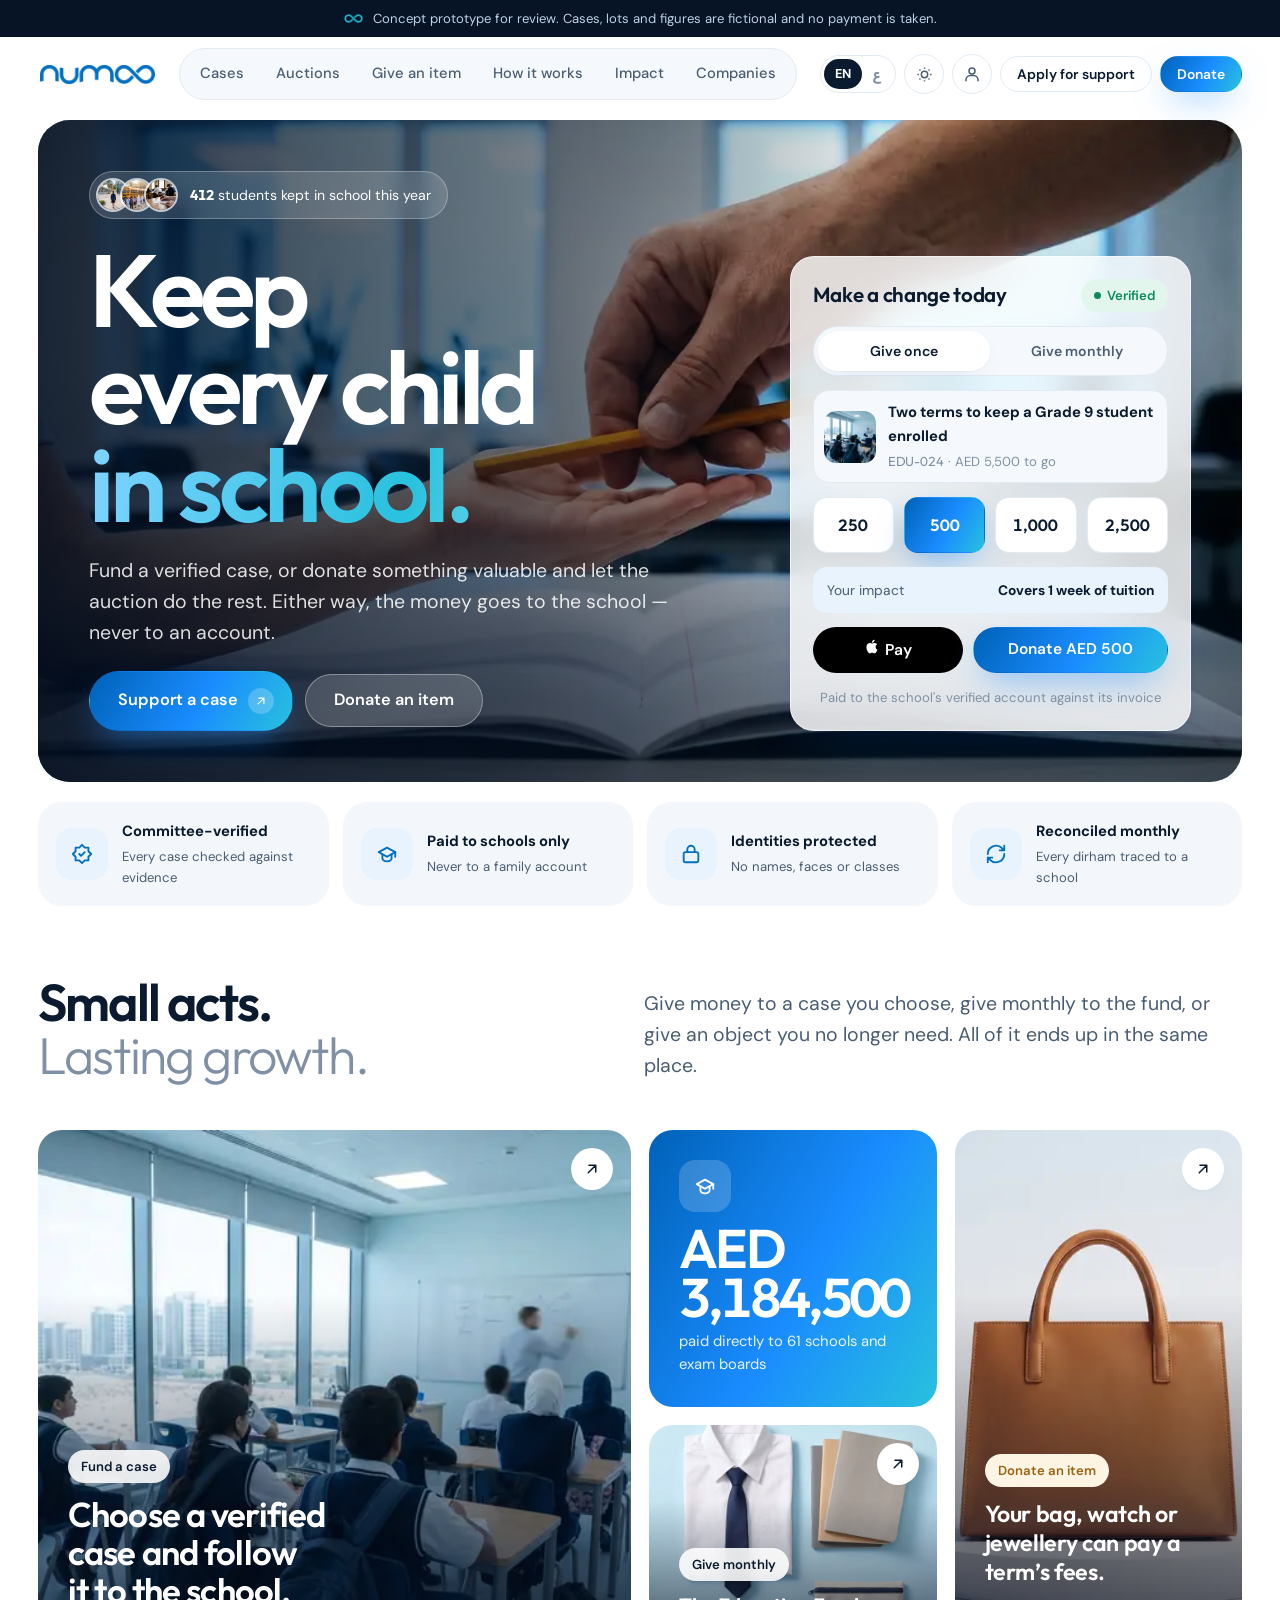
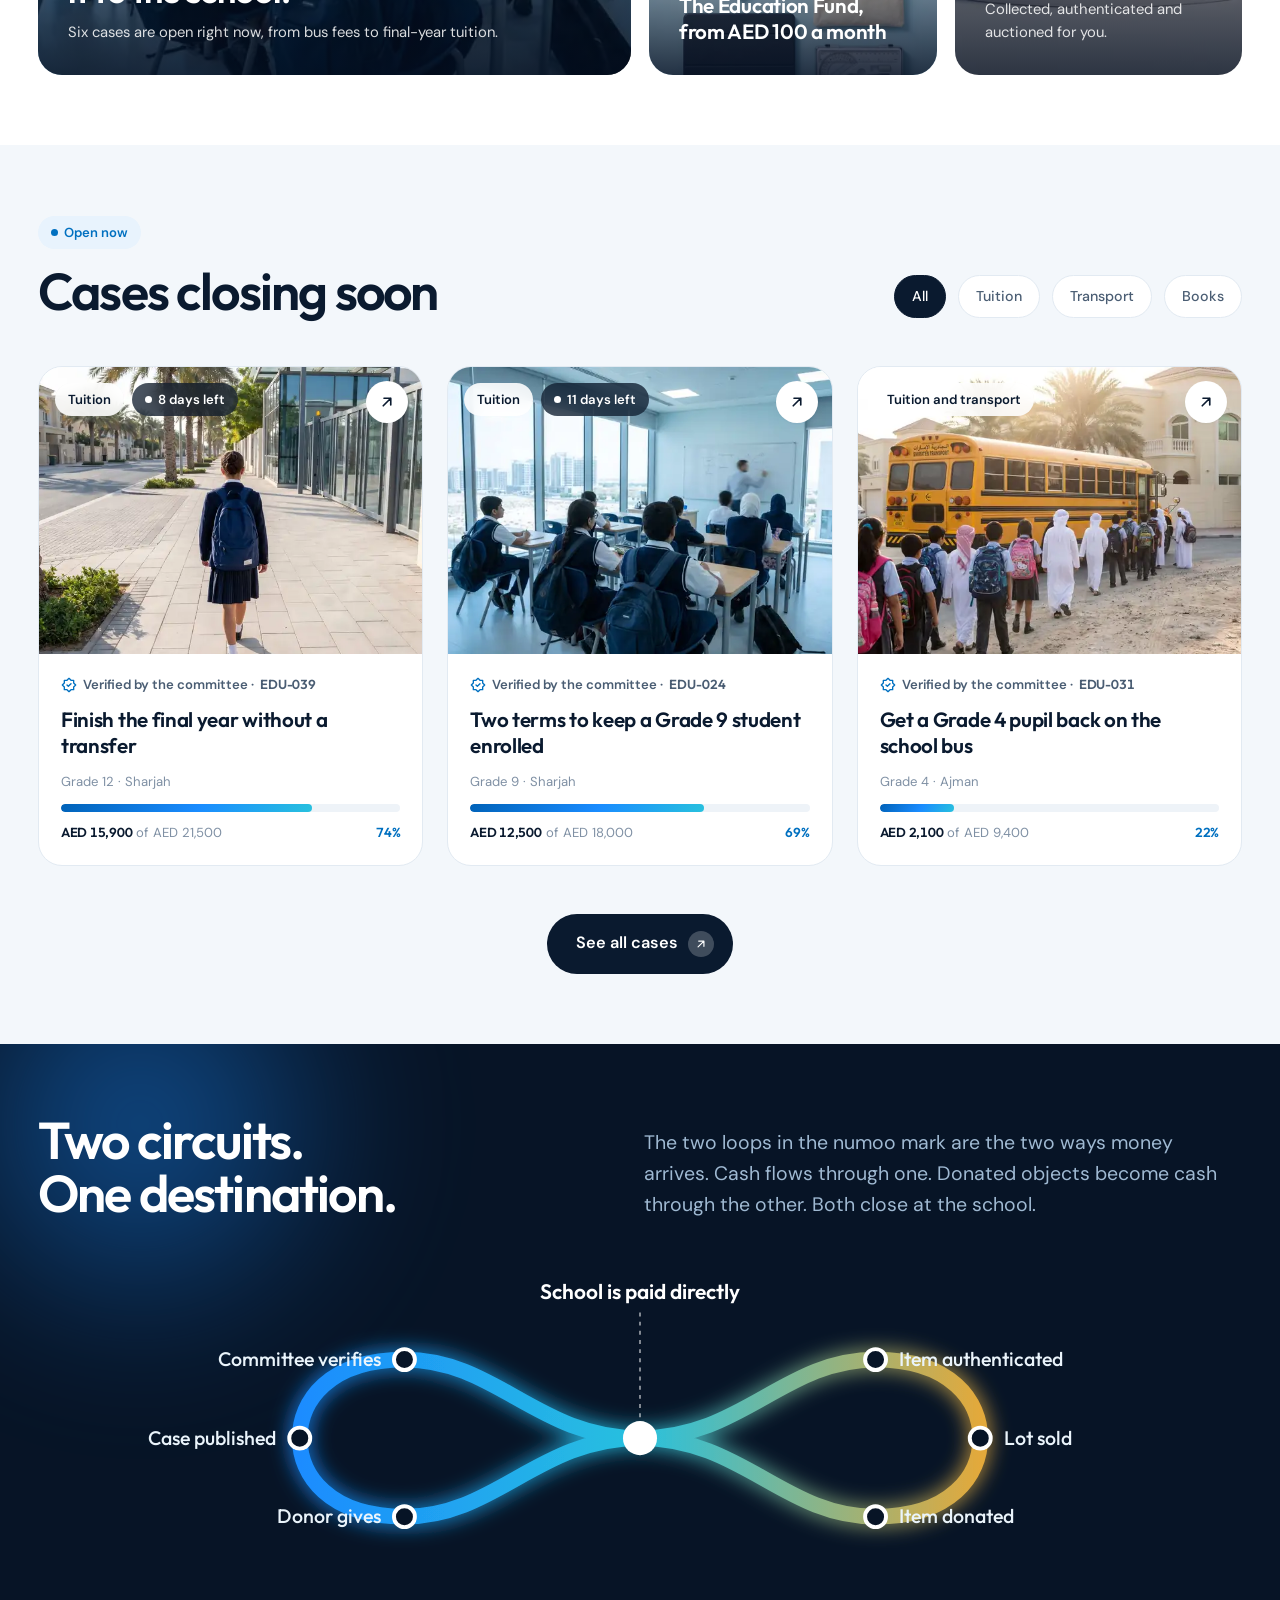
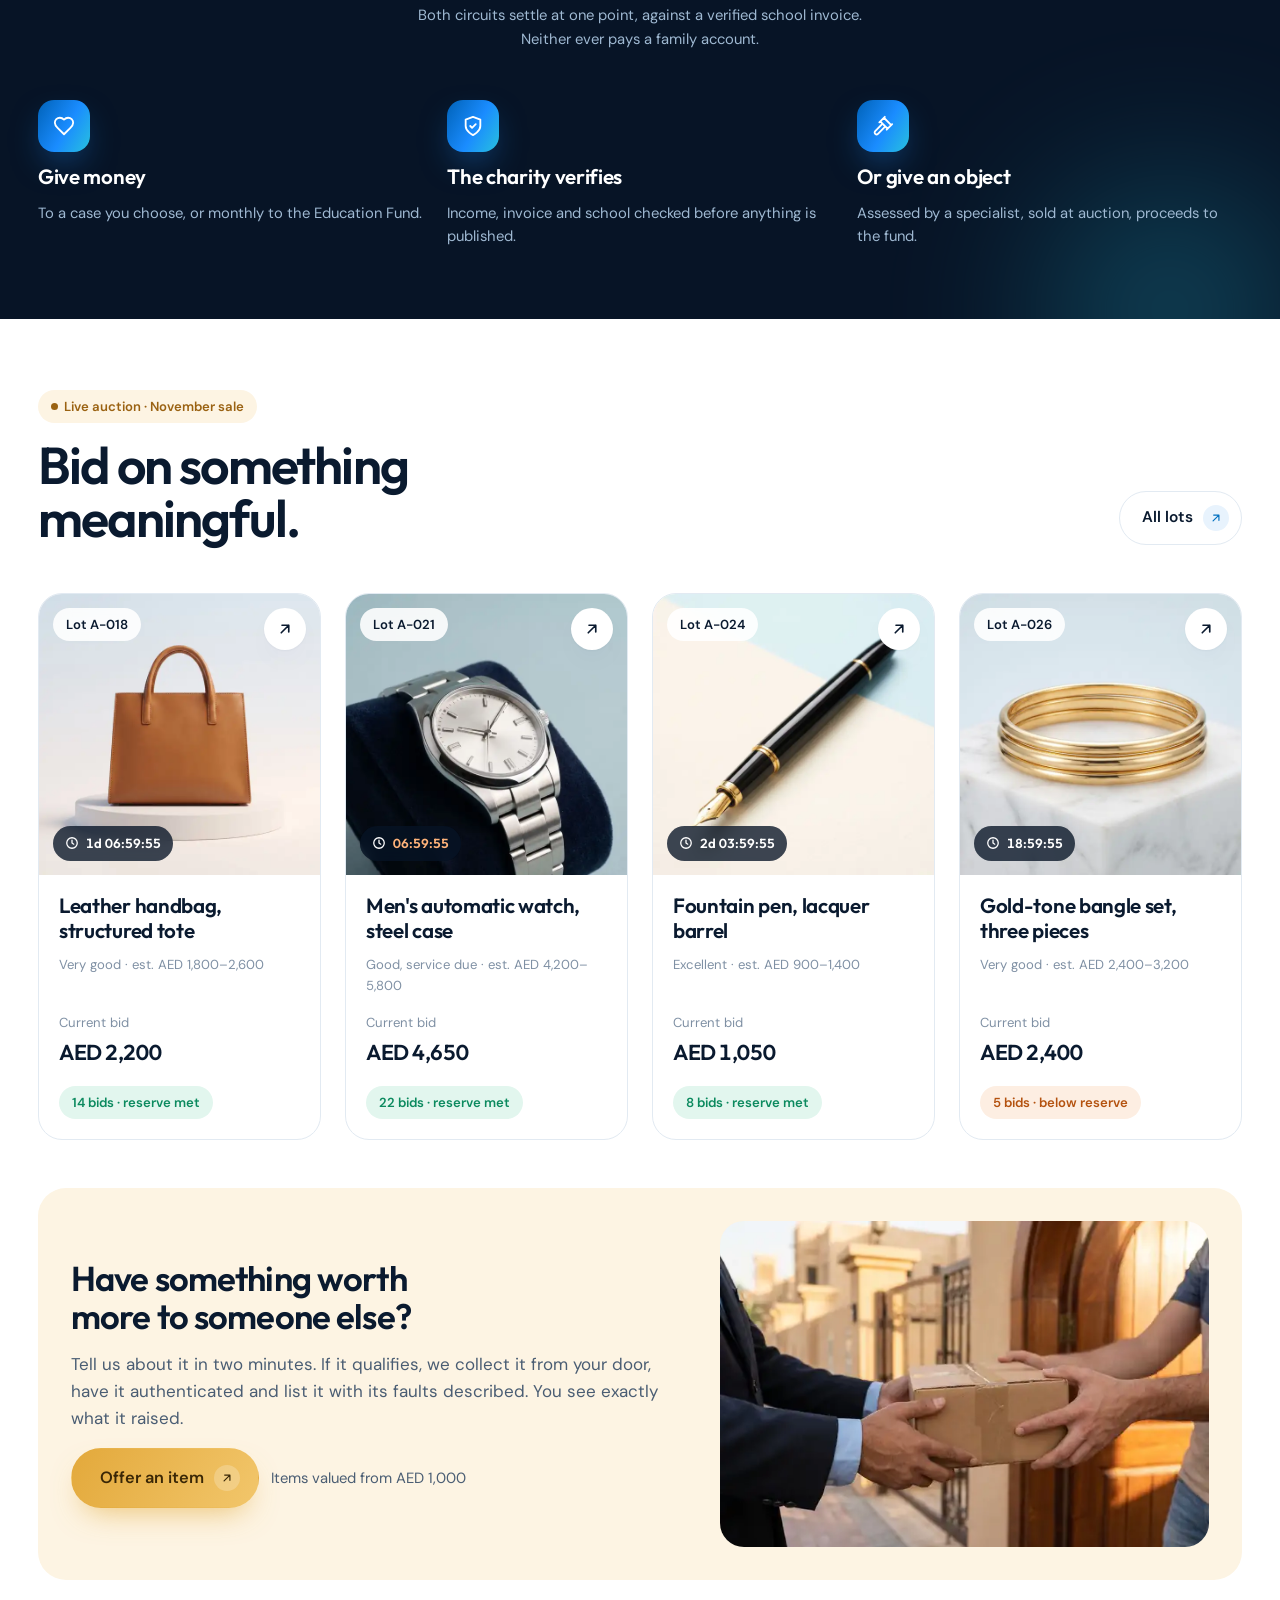
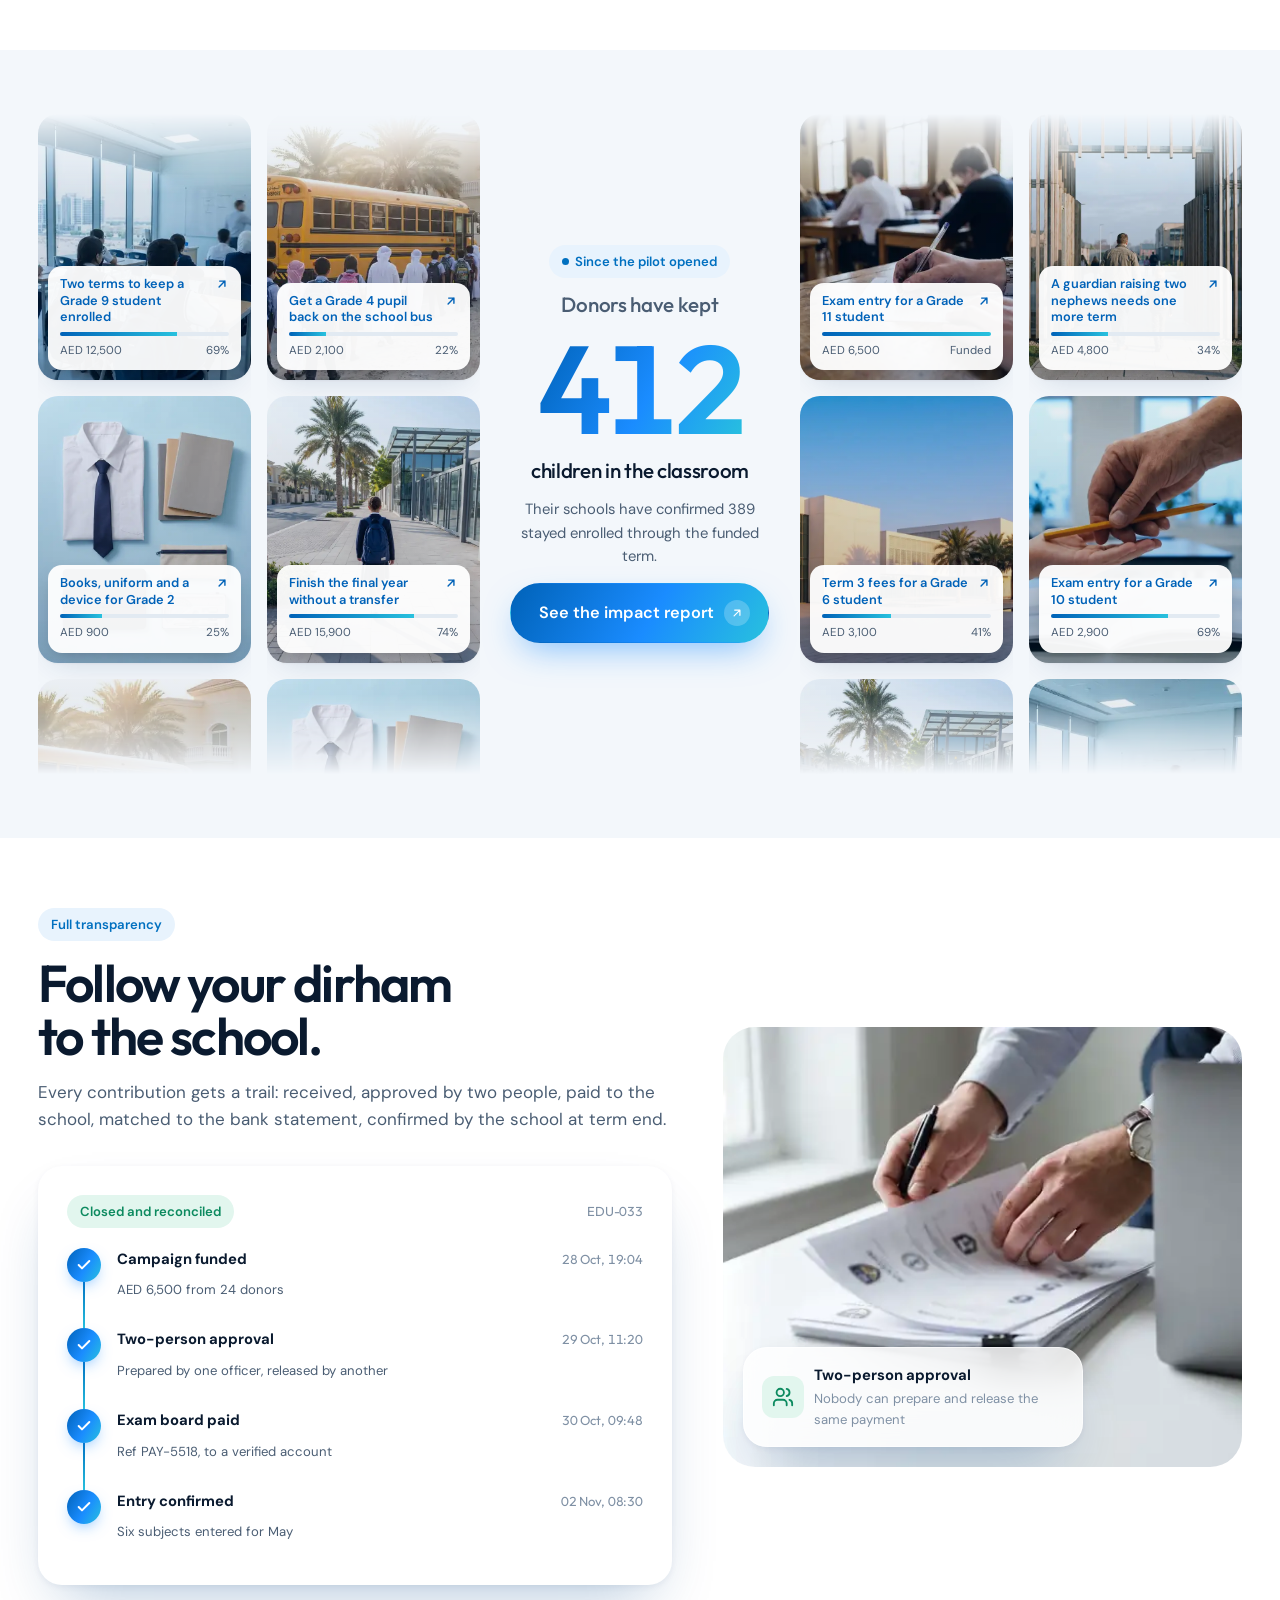
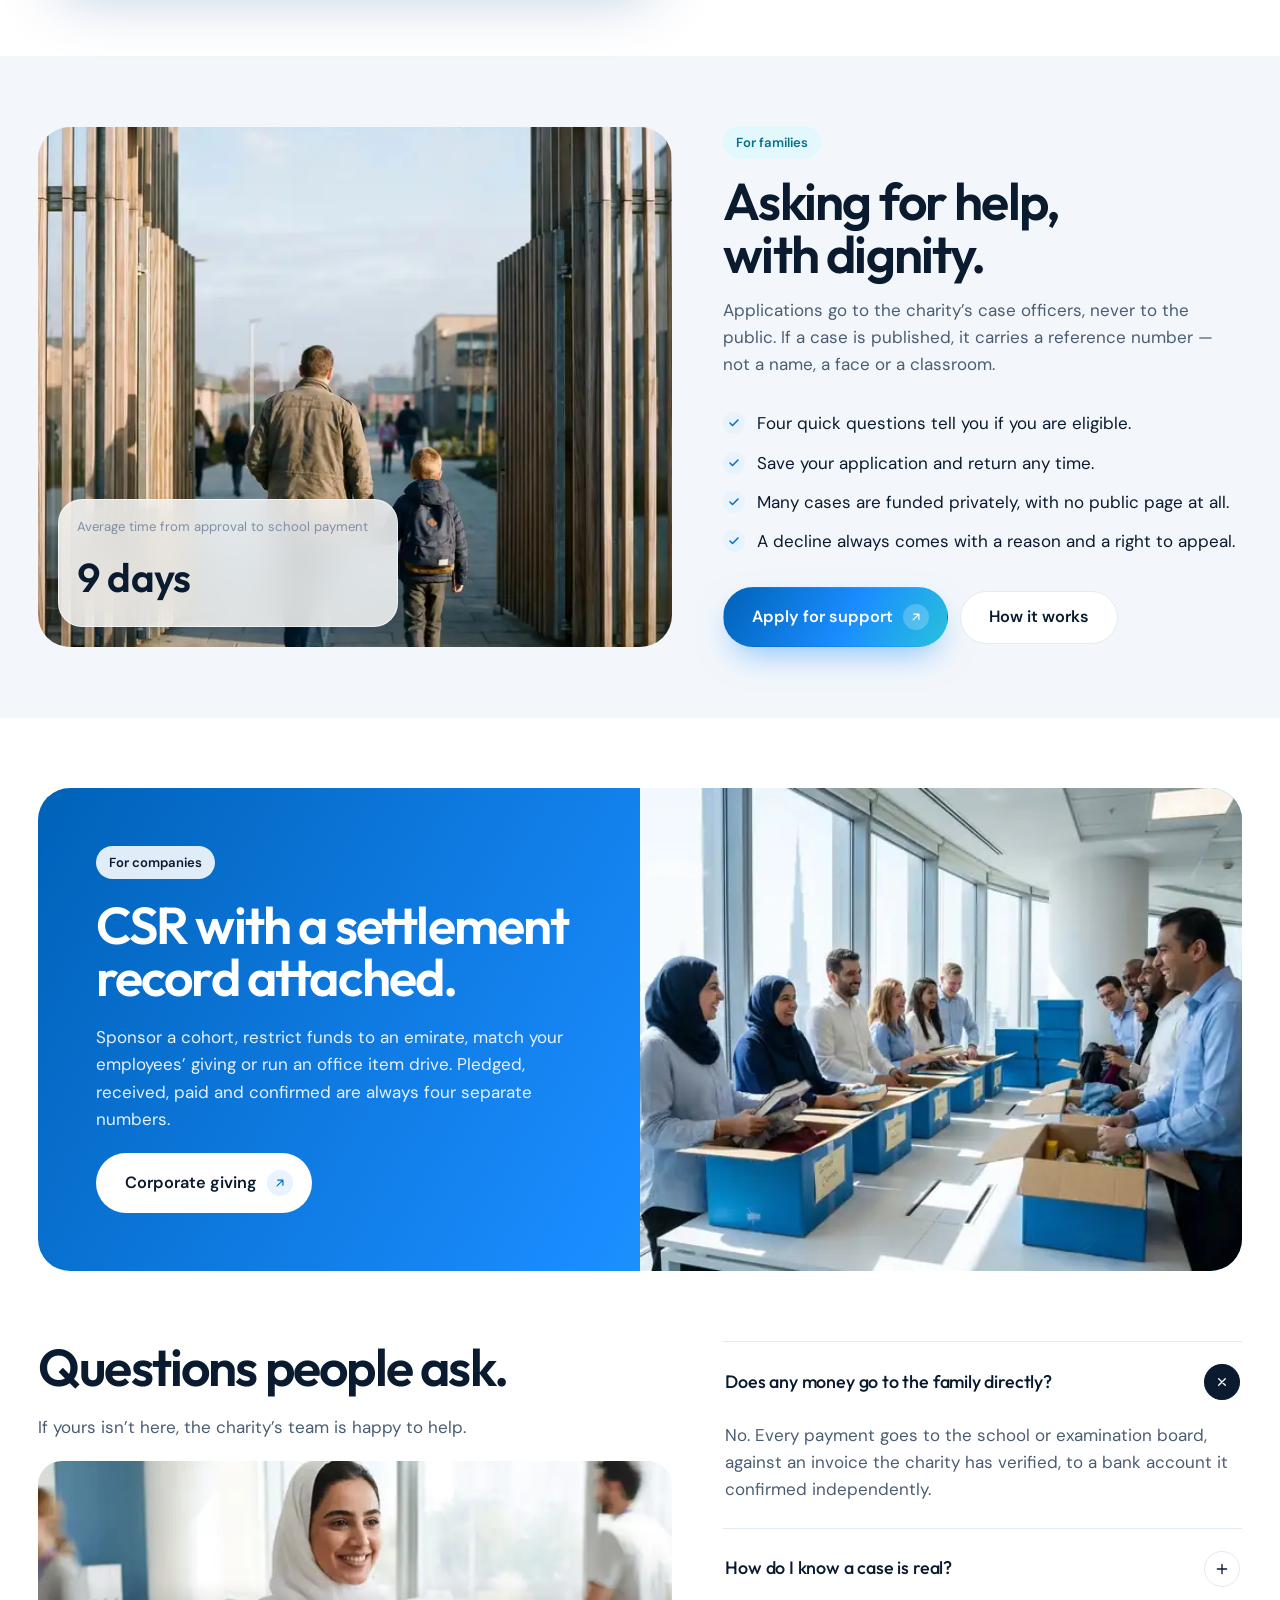
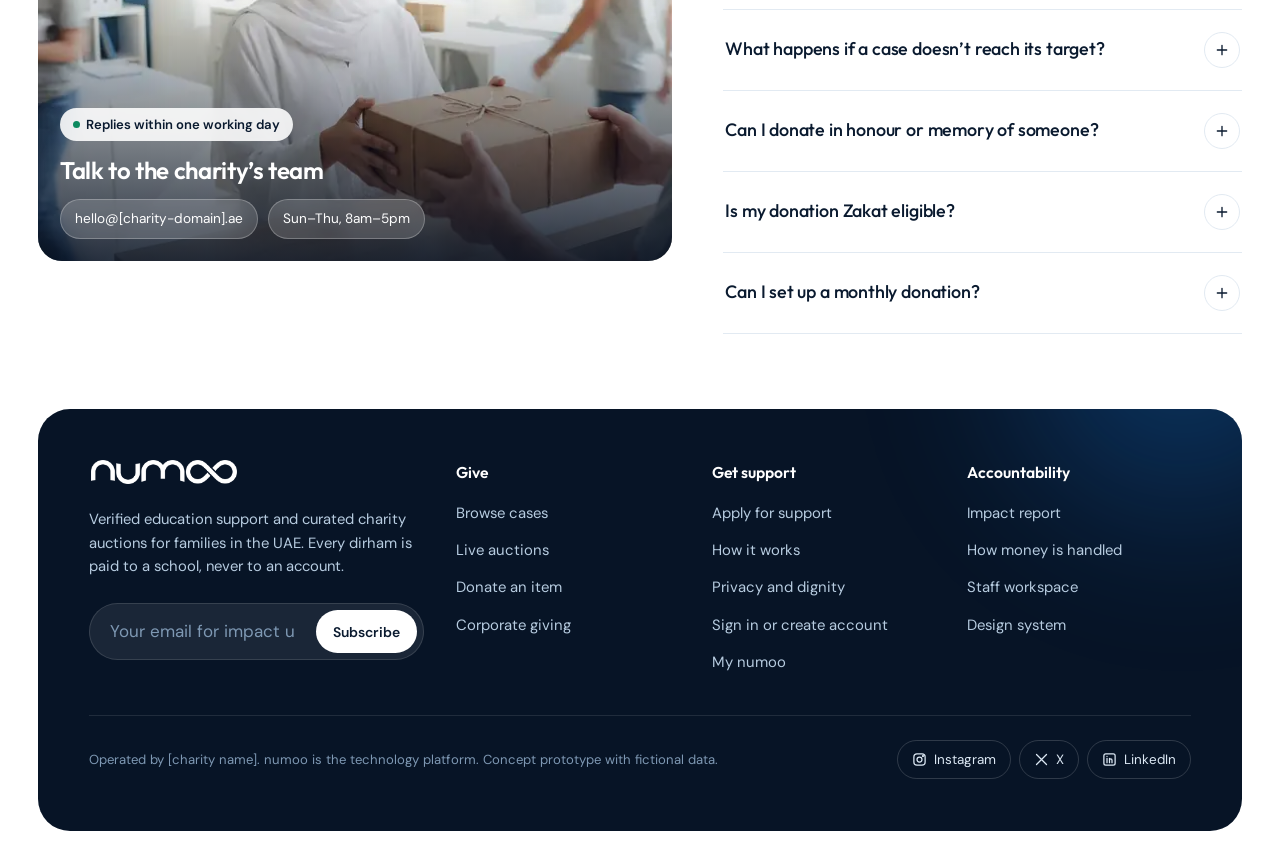
==== index.html @ 344562ee "Add numoo concept site 15 pages: home, cases, case detail, auctions, lot detail, donate an item, app" ====
<!doctype html>
<html lang="en">
<head>
<meta charset="utf-8">
<meta name="viewport" content="width=device-width,initial-scale=1,viewport-fit=cover">
<meta name="description" content="numoo: verified education support and curated charity auctions in the UAE. Every dirham is paid to a school.">
<link rel="icon" href="assets/numoo-infinity.png">
<title>numoo</title>
<link rel="stylesheet" href="assets/numoo.css">
<style>
  /* ---- home-only composition ---- */
  .stage{position:relative;border-radius:var(--r-xl);overflow:hidden;isolation:isolate;color:#fff;
    display:grid;grid-template-columns:minmax(0,1.25fr) minmax(0,.75fr);gap:32px;align-items:end;
    padding:clamp(24px,4vw,56px);min-block-size:clamp(560px,46vw,680px)}
  .stage > img{position:absolute;inset:0;inline-size:100%;block-size:100%;object-fit:cover;z-index:-2;object-position:60% 50%}
  .stage::after{content:"";position:absolute;inset:0;z-index:-1;
    background:linear-gradient(90deg,rgba(3,14,32,.86) 0%,rgba(3,14,32,.55) 40%,rgba(3,14,32,.08) 70%),
               linear-gradient(0deg,rgba(3,14,32,.55) 0%,rgba(3,14,32,0) 45%)}
  [dir="rtl"] .stage::after{background:linear-gradient(270deg,rgba(3,14,32,.86) 0%,rgba(3,14,32,.55) 40%,rgba(3,14,32,.08) 70%),
               linear-gradient(0deg,rgba(3,14,32,.55) 0%,rgba(3,14,32,0) 45%)}
  .stage__copy{display:flex;flex-direction:column;gap:22px;align-self:end;max-inline-size:640px}
  .stage__copy .lede{color:rgba(255,255,255,.86)}
  .stage h1 .l2{display:block;background:linear-gradient(100deg,#7FD3FF 0%,#28C1DE 50%,#E9FBFF 100%);-webkit-background-clip:text;background-clip:text;color:transparent}
  .pillstat{display:inline-flex;align-items:center;gap:12px;padding:6px 16px 6px 6px;border-radius:var(--r-pill);
    background:rgba(255,255,255,.14);border:1px solid rgba(255,255,255,.28);backdrop-filter:blur(10px);-webkit-backdrop-filter:blur(10px);
    font-size:.88rem;align-self:flex-start}
  [dir="rtl"] .pillstat{padding:6px 6px 6px 16px}
  .pillstat .avatars img{border-color:rgba(255,255,255,.7)}
  .widget{padding:22px;display:flex;flex-direction:column;gap:14px;align-self:end}
  .widget__case{display:flex;gap:12px;align-items:center;padding:10px;border-radius:16px;background:var(--surface-2);border:1px solid var(--line)}
  .widget__case img{inline-size:52px;block-size:52px;border-radius:12px;object-fit:cover}
  .impactline{display:flex;justify-content:space-between;gap:10px;padding:12px 14px;border-radius:14px;background:var(--brand-wash);font-size:.86rem}
  #qamounts{grid-template-columns:repeat(4,minmax(0,1fr))}
  .paybtns{display:grid;grid-template-columns:1fr 1.3fr;gap:10px}
  .applepay{background:#000;color:#fff;border-radius:var(--r-pill);display:flex;align-items:center;justify-content:center;gap:4px;font-weight:600;border:0;cursor:pointer;font-size:.98rem}
  @media(max-width:960px){
    .stage{grid-template-columns:minmax(0,1fr);min-block-size:0;padding-block-start:clamp(140px,40vw,260px)}
    .stage::after{background:linear-gradient(0deg,rgba(3,14,32,.92) 0%,rgba(3,14,32,.7) 55%,rgba(3,14,32,.1) 100%)}
  }

  .trust{display:grid;grid-template-columns:repeat(4,minmax(0,1fr));gap:14px}
  .trust__i{display:flex;gap:14px;align-items:center;padding:18px;border-radius:var(--r-card);background:var(--paper)}
  @media(max-width:960px){.trust{grid-template-columns:repeat(2,minmax(0,1fr))}}
  @media(max-width:520px){.trust{grid-template-columns:minmax(0,1fr)}}

  .bento{display:grid;grid-template-columns:repeat(4,minmax(0,1fr));grid-template-rows:repeat(2,minmax(250px,auto));gap:18px}
  .bento > *{min-inline-size:0}
  .b-a{grid-column:1 / span 2;grid-row:1 / span 2}
  .b-b{grid-column:3;grid-row:1}
  .b-c{grid-column:4;grid-row:1 / span 2}
  .b-d{grid-column:3;grid-row:2}
  .tile{position:relative;border-radius:var(--r-card);overflow:hidden;display:flex;flex-direction:column;justify-content:flex-end;color:#fff;min-block-size:250px;isolation:isolate}
  .tile > img{position:absolute;inset:0;inline-size:100%;block-size:100%;object-fit:cover;z-index:-2}
  .tile::after{content:"";position:absolute;inset:0;z-index:-1;background:linear-gradient(180deg,rgba(3,14,32,0) 30%,rgba(3,14,32,.82) 100%)}
  .tile__in{padding:clamp(20px,2.4vw,30px);display:flex;flex-direction:column;gap:12px}
  .tile .roundarrow{position:absolute;inset-block-start:18px;inset-inline-end:18px}
  .tile--grad{background:var(--grad);justify-content:space-between}
  .tile--grad::after{display:none}
  .tile--light{color:var(--ink);background:var(--gold-wash)}
  .tile--light::after{display:none}
  @media(max-width:960px){
    .bento{grid-template-columns:repeat(2,minmax(0,1fr));grid-template-rows:none}
    .b-a,.b-b,.b-c,.b-d{grid-column:auto;grid-row:auto}
    .b-a{grid-column:1 / -1;min-block-size:380px}
  }
  @media(max-width:560px){.bento{grid-template-columns:minmax(0,1fr)}}

  .proof{position:relative;text-align:center;padding-block:clamp(40px,6vw,90px)}
  .proof__ph{position:absolute;border-radius:20px;overflow:hidden;box-shadow:var(--shadow-lift);filter:grayscale(1) contrast(1.05);transition:filter .4s}
  .proof__ph:hover{filter:none}
  .proof__ph img{inline-size:100%;block-size:100%;object-fit:cover}
  .p1{inline-size:150px;block-size:180px;inset-block-start:4%;inset-inline-start:2%;transform:rotate(-5deg)}
  .p2{inline-size:120px;block-size:120px;inset-block-end:6%;inset-inline-start:12%;transform:rotate(4deg)}
  .p3{inline-size:140px;block-size:170px;inset-block-start:2%;inset-inline-end:3%;transform:rotate(5deg)}
  .p4{inline-size:118px;block-size:118px;inset-block-end:8%;inset-inline-end:13%;transform:rotate(-4deg)}
  @media(max-width:900px){.proof__ph{display:none}}
  .mega-num{font-family:var(--display);font-weight:600;font-size:clamp(3.2rem,1.4rem + 8vw,8rem);letter-spacing:-.05em;line-height:.9;font-variant-numeric:tabular-nums}

  .split-photo{position:relative;border-radius:var(--r-xl);overflow:hidden;min-block-size:440px}
  .split-photo img{position:absolute;inset:0;inline-size:100%;block-size:100%;object-fit:cover}
  .floatcard{position:absolute;inset-block-end:20px;inset-inline-start:20px;inset-inline-end:20px;max-inline-size:340px;padding:16px 18px}

  .corp{display:grid;grid-template-columns:minmax(0,1fr) minmax(0,1fr);gap:0;border-radius:var(--r-xl);overflow:hidden;background:var(--grad);color:#fff}
  .corp__copy{padding:clamp(28px,4.5vw,64px);display:flex;flex-direction:column;gap:20px;justify-content:center}
  .corp__ph{position:relative;min-block-size:380px}
  .corp__ph img{position:absolute;inset:0;inline-size:100%;block-size:100%;object-fit:cover}
  @media(max-width:900px){.corp{grid-template-columns:minmax(0,1fr)}.corp__ph{min-block-size:260px}}

  /* proof: moving case columns */
  .proof2{display:grid;grid-template-columns:repeat(2,minmax(0,1fr)) minmax(0,1.35fr) repeat(2,minmax(0,1fr));gap:16px;block-size:660px;
    -webkit-mask-image:linear-gradient(180deg,transparent 0,#000 12%,#000 88%,transparent 100%);mask-image:linear-gradient(180deg,transparent 0,#000 12%,#000 88%,transparent 100%)}
  .mcol{overflow:hidden;min-inline-size:0}
  .mtrack{display:flex;flex-direction:column;gap:16px;animation:mup 46s linear infinite}
  .mtrack--down{animation-name:mdown;animation-duration:54s}
  #mc4{animation-duration:50s}
  .proof2:hover .mtrack{animation-play-state:paused}
  @keyframes mup{from{transform:translateY(0)}to{transform:translateY(calc(-50% - 8px))}}
  @keyframes mdown{from{transform:translateY(calc(-50% - 8px))}to{transform:translateY(0)}}
  @media(prefers-reduced-motion:reduce){.mtrack{animation:none}}
  .mcard{position:relative;display:block;border-radius:20px;overflow:hidden;aspect-ratio:4/5;flex:0 0 auto;box-shadow:var(--shadow)}
  .mcard img{inline-size:100%;block-size:100%;object-fit:cover;transition:transform .5s}
  .mcard:hover img{transform:scale(1.05)}
  .mcard::after{content:"";position:absolute;inset:0;background:linear-gradient(180deg,rgba(0,50,110,.08),rgba(0,40,90,.28))}
  .mcard__label{position:absolute;inset-inline:10px;inset-block-end:10px;z-index:1;background:rgba(255,255,255,.95);border-radius:14px;padding:10px 12px;
    display:flex;flex-direction:column;gap:6px;color:#0A1A2F;box-shadow:0 6px 18px -8px rgba(0,0,0,.35)}
  .mcard__t{display:flex;gap:8px;justify-content:space-between;align-items:flex-start;font-size:.8rem;font-weight:600;line-height:1.3;color:#0062B8}
  .mcard__t svg{flex:0 0 auto;margin-block-start:1px}
  .mcard__bar{block-size:4px;border-radius:4px;background:#E2EAF2;overflow:hidden}
  .mcard__bar i{display:block;block-size:100%;background:linear-gradient(90deg,#0062B8,#28C1DE)}
  .mcard__m{font-size:.72rem;color:#4A5D73;display:flex;justify-content:space-between}
  .proof2__mid{display:flex;flex-direction:column;align-items:center;justify-content:center;text-align:center;gap:14px;padding-inline:8px}
  @media(max-width:1100px){.proof2{grid-template-columns:minmax(0,1fr) minmax(0,1.4fr) minmax(0,1fr)}.proof2 .mcol:nth-child(1),.proof2 .mcol:nth-child(5){display:none}}
  @media(max-width:700px){
    .proof2{grid-template-columns:repeat(2,minmax(0,1fr));block-size:auto;-webkit-mask-image:none;mask-image:none}
    .proof2__mid{grid-column:1 / -1;grid-row:1;padding-block:8px 20px}
    .proof2 .mcol{block-size:440px;-webkit-mask-image:linear-gradient(180deg,transparent,#000 12%,#000 88%,transparent);mask-image:linear-gradient(180deg,transparent,#000 12%,#000 88%,transparent)}
  }
</style>

</head>
<body>
<a class="skip" href="#main">Skip to content</a>
<div class="demobar"><div class="shell"><span class="inf" style="color:var(--cyan)"></span><span>Concept prototype for review. Cases, lots and figures are fictional and no payment is taken.</span></div></div>
<div class="demobar" id="langnote" hidden style="background:var(--brand-wash);color:var(--brand)"><div class="shell"><span>Arabic is shown to prove the right-to-left layout. Full translation is drafted at build.</span></div></div>
<header id="hdr"></header>

<main id="main">

  <!-- ============ HERO ============ -->
  <section style="padding-block:8px 0">
    <div class="shell">
      <div class="stage">
        <img src="img/hero.webp" alt="An adult hand passing a new pencil to a child above an open exercise book">
        <div class="stage__copy">
          <span class="pillstat">
            <span class="avatars"><img src="img/walk.webp" alt=""><img src="img/bus.webp" alt=""><img src="img/exam.webp" alt=""></span>
            <span><b class="num">412</b> students kept in school this year</span>
          </span>
          <h1 class="display h-mega"><span data-en="Keep every child" data-ar="&#1604;&#1606;&#1615;&#1576;&#1602;&#1616; &#1603;&#1604; &#1591;&#1601;&#1604;">Keep every child</span><span class="l2" data-en="in school." data-ar="&#1601;&#1610; &#1605;&#1583;&#1585;&#1587;&#1578;&#1607;.">in school.</span></h1>
          <p class="lede" style="max-width:48ch" data-en="Fund a verified case, or donate something valuable and let the auction do the rest. Either way, the money goes to the school &mdash; never to an account." data-ar="&#1605;&#1608;&#1617;&#1604; &#1581;&#1575;&#1604;&#1577; &#1605;&#1608;&#1579;&#1617;&#1602;&#1577;&#1548; &#1571;&#1608; &#1578;&#1576;&#1585;&#1617;&#1593; &#1576;&#1602;&#1591;&#1593;&#1577; &#1579;&#1605;&#1610;&#1606;&#1577; &#1608;&#1583;&#1593; &#1575;&#1604;&#1605;&#1586;&#1575;&#1583; &#1610;&#1602;&#1608;&#1605; &#1576;&#1575;&#1604;&#1576;&#1575;&#1602;&#1610;. &#1601;&#1610; &#1575;&#1604;&#1581;&#1575;&#1604;&#1578;&#1610;&#1606; &#1610;&#1615;&#1583;&#1601;&#1593; &#1575;&#1604;&#1605;&#1576;&#1604;&#1594; &#1573;&#1604;&#1609; &#1575;&#1604;&#1605;&#1583;&#1585;&#1587;&#1577; &#1605;&#1576;&#1575;&#1588;&#1585;&#1577;.">Fund a verified case, or donate something valuable and let the auction do the rest. Either way, the money goes to the school &mdash; never to an account.</p>
          <div class="row">
            <a class="btn btn--primary btn--lg" href="cases.html"><span data-en="Support a case" data-ar="&#1575;&#1583;&#1593;&#1605; &#1581;&#1575;&#1604;&#1577;">Support a case</span><span class="arr" data-icon="arrowup" data-size="14"></span></a>
            <a class="btn btn--glass btn--lg" href="give-item.html" data-en="Donate an item" data-ar="&#1578;&#1576;&#1585;&#1617;&#1593; &#1576;&#1602;&#1591;&#1593;&#1577;">Donate an item</a>
          </div>
        </div>

        <form class="glass widget" id="quickgive" onsubmit="event.preventDefault()">
          <div class="row-between"><span class="h3">Make a change today</span><span class="chip chip--good"><span class="chip__dot"></span>Verified</span></div>
          <div class="seg" role="group" aria-label="Frequency">
            <button type="button" aria-pressed="true" data-freq="once">Give once</button>
            <button type="button" aria-pressed="false" data-freq="monthly">Give monthly</button>
          </div>
          <div class="widget__case"><img src="img/classroom.webp" alt="">
            <div class="stack" style="gap:2px;min-width:0"><strong class="sm">Two terms to keep a Grade 9 student enrolled</strong>
              <span class="xs mute-3"><span class="num">EDU-024</span> &middot; AED 5,500 to go</span></div></div>
          <div class="amountgrid" id="qamounts"></div>
          <div class="impactline"><span class="muted">Your impact</span><strong id="qimpact">Covers 1 week of tuition</strong></div>
          <div class="paybtns">
            <button class="applepay" type="button"><span data-icon="apple" data-size="17"></span>Pay</button>
            <a class="btn btn--primary" href="case.html" id="qgo">Donate AED 500</a>
          </div>
          <span class="xs mute-3 center">Paid to the school's verified account against its invoice</span>
        </form>
      </div>
    </div>
  </section>

  <!-- ============ TRUST STRIP ============ -->
  <section class="band--tight" style="padding-block:20px 0">
    <div class="shell trust">
      <div class="trust__i"><span class="iconbox" data-icon="badge"></span><div class="stack" style="gap:2px"><strong class="sm">Committee-verified</strong><span class="xs muted">Every case checked against evidence</span></div></div>
      <div class="trust__i"><span class="iconbox" data-icon="school"></span><div class="stack" style="gap:2px"><strong class="sm">Paid to schools only</strong><span class="xs muted">Never to a family account</span></div></div>
      <div class="trust__i"><span class="iconbox" data-icon="lock"></span><div class="stack" style="gap:2px"><strong class="sm">Identities protected</strong><span class="xs muted">No names, faces or classes</span></div></div>
      <div class="trust__i"><span class="iconbox" data-icon="refresh"></span><div class="stack" style="gap:2px"><strong class="sm">Reconciled monthly</strong><span class="xs muted">Every dirham traced to a school</span></div></div>
    </div>
  </section>

  <!-- ============ BENTO ============ -->
  <section class="band">
    <div class="shell stack stack-7">
      <div class="section-head">
        <h2 class="display h1" style="max-width:15ch">Small acts. <span class="mute-3 thin">Lasting growth.</span></h2>
        <p class="lede">Give money to a case you choose, give monthly to the fund, or give an object you no longer need. All of it ends up in the same place.</p>
      </div>
      <div class="bento">
        <a class="tile b-a" href="cases.html">
          <img src="img/classroom.webp" alt="Students in a bright UAE classroom, seen from behind" loading="lazy">
          <span class="roundarrow" data-icon="arrowup" data-size="18"></span>
          <div class="tile__in">
            <span class="chip chip--glass" style="align-self:start">Fund a case</span>
            <span class="display h2" style="max-width:16ch">Choose a verified case and follow it to the school.</span>
            <span class="sm" style="opacity:.85;max-width:44ch">Six cases are open right now, from bus fees to final-year tuition.</span>
          </div>
        </a>
        <div class="tile tile--grad b-b">
          <div class="tile__in" style="justify-content:space-between;block-size:100%">
            <span class="iconbox" style="background:rgba(255,255,255,.18);color:#fff" data-icon="school"></span>
            <div class="stack stack-2">
              <span class="mega-num" style="font-size:clamp(2.4rem,1.6rem + 2.4vw,3.4rem)">AED <span data-count="3184500"></span></span>
              <span class="sm" style="opacity:.9">paid directly to 61 schools and exam boards</span>
            </div>
          </div>
        </div>
        <a class="tile b-c" href="give-item.html">
          <img src="img/bag.webp" alt="A tan leather tote on a white plinth" loading="lazy" style="object-position:50% 30%">
          <span class="roundarrow" data-icon="arrowup" data-size="18"></span>
          <div class="tile__in">
            <span class="chip chip--gold" style="align-self:start">Donate an item</span>
            <span class="h3" style="font-size:1.45rem">Your bag, watch or jewellery can pay a term&rsquo;s fees.</span>
            <span class="sm" style="opacity:.85">Collected, authenticated and auctioned for you.</span>
          </div>
        </a>
        <a class="tile b-d" href="case.html#fund">
          <img src="img/supplies.webp" alt="School uniform, notebooks and a tablet laid out on a blue background" loading="lazy" style="object-position:50% 40%">
          <span class="roundarrow" data-icon="arrowup" data-size="18"></span>
          <div class="tile__in">
            <span class="chip chip--glass" style="align-self:start">Give monthly</span>
            <span class="h3">The Education Fund, from AED 100 a month</span>
          </div>
        </a>
      </div>
    </div>
  </section>

  <!-- ============ CASES ============ -->
  <section class="band band--paper">
    <div class="shell stack stack-7">
      <div class="section-head">
        <div class="stack stack-4">
          <span class="chip chip--brand" style="align-self:start"><span class="chip__dot"></span>Open now</span>
          <h2 class="display h1">Cases closing soon</h2>
        </div>
        <div class="row" role="group" aria-label="Filter cases" id="hfilter"></div>
      </div>
      <div class="grid g-3" id="caselist"></div>
      <div class="row" style="justify-content:center"><a class="btn btn--dark btn--lg" href="cases.html">See all cases<span class="arr" data-icon="arrowup" data-size="14"></span></a></div>
    </div>
  </section>

  <!-- ============ LOOP ============ -->
  <section class="band band--ink">
    <div class="glowbg glowbg--a" style="inset-block-start:-180px;inset-inline-start:-120px"></div>
    <div class="glowbg glowbg--b" style="inset-block-end:-200px;inset-inline-end:-100px;opacity:.35"></div>
    <div class="shell stack stack-7 z1">
      <div class="section-head">
        <h2 class="display h1" style="color:#fff;max-width:16ch">Two circuits. One destination.</h2>
        <p class="lede">The two loops in the numoo mark are the two ways money arrives. Cash flows through one. Donated objects become cash through the other. Both close at the school.</p>
      </div>
      <div id="loop"></div>
      <div class="grid g-3">
        <div class="stack stack-3"><span class="iconbox iconbox--grad" data-icon="heart"></span><span class="h3" style="color:#fff">Give money</span><p class="sm muted">To a case you choose, or monthly to the Education Fund.</p></div>
        <div class="stack stack-3"><span class="iconbox iconbox--grad" data-icon="shield"></span><span class="h3" style="color:#fff">The charity verifies</span><p class="sm muted">Income, invoice and school checked before anything is published.</p></div>
        <div class="stack stack-3"><span class="iconbox iconbox--grad" data-icon="gavel"></span><span class="h3" style="color:#fff">Or give an object</span><p class="sm muted">Assessed by a specialist, sold at auction, proceeds to the fund.</p></div>
      </div>
    </div>
  </section>

  <!-- ============ AUCTION ============ -->
  <section class="band">
    <div class="shell stack stack-7">
      <div class="section-head">
        <div class="stack stack-4">
          <span class="chip chip--gold" style="align-self:start"><span class="chip__dot"></span>Live auction &middot; November sale</span>
          <h2 class="display h1" style="max-width:17ch">Bid on something meaningful.</h2>
        </div>
        <a class="btn btn--line" href="auctions.html">All lots<span class="arr" data-icon="arrowup" data-size="14"></span></a>
      </div>
      <div class="grid g-4" id="lotlist"></div>
      <div class="split split--center panel" style="padding:clamp(20px,2.5vw,32px);background:var(--gold-wash);border-color:transparent">
        <div class="stack stack-4">
          <h3 class="display h2">Have something worth more to someone else?</h3>
          <p class="body">Tell us about it in two minutes. If it qualifies, we collect it from your door, have it authenticated and list it with its faults described. You see exactly what it raised.</p>
          <div class="row"><a class="btn btn--gold btn--lg" href="give-item.html">Offer an item<span class="arr" data-icon="arrowup" data-size="14"></span></a>
            <span class="sm muted">Items valued from AED 1,000</span></div>
        </div>
        <div class="photo" style="aspect-ratio:3/2"><img src="img/courier.webp" alt="A wrapped parcel handed over at a front door" loading="lazy"></div>
      </div>
    </div>
  </section>

  <!-- ============ PROOF ============ -->
  <section class="band band--paper" style="padding-block:clamp(40px,5vw,72px)">
    <div class="shell">
      <div class="proof2" id="proof2">
        <div class="mcol"><div class="mtrack" id="mc1"></div></div>
        <div class="mcol"><div class="mtrack mtrack--down" id="mc2"></div></div>
        <div class="proof2__mid">
          <span class="chip chip--brand"><span class="chip__dot"></span>Since the pilot opened</span>
          <span class="h3 muted" style="font-weight:500">Donors have kept</span>
          <span class="mega-num grad-text" data-count="412"></span>
          <span class="h3" style="font-weight:500">children in the classroom</span>
          <p class="sm muted" style="max-width:30ch">Their schools have confirmed 389 stayed enrolled through the funded term.</p>
          <a class="btn btn--primary btn--lg" href="impact.html">See the impact report<span class="arr" data-icon="arrowup" data-size="14"></span></a>
        </div>
        <div class="mcol"><div class="mtrack mtrack--down" id="mc3"></div></div>
        <div class="mcol"><div class="mtrack" id="mc4"></div></div>
      </div>
    </div>
  </section>

  <!-- ============ MONEY TRAIL ============ -->
  <section class="band">
    <div class="shell split split--center">
      <div class="stack stack-6">
        <div class="stack stack-4">
          <span class="chip chip--brand" style="align-self:start">Full transparency</span>
          <h2 class="display h1" style="max-width:14ch">Follow your dirham to the school.</h2>
          <p class="body">Every contribution gets a trail: received, approved by two people, paid to the school, matched to the bank statement, confirmed by the school at term end.</p>
        </div>
        <div class="card card--raised"><div class="row-between" style="margin-block-end:6px"><span class="chip chip--good">Closed and reconciled</span><span class="num xs mute-3">EDU-033</span></div>
          <div class="trail" id="trail"></div></div>
      </div>
      <div class="split-photo">
        <img src="img/docs.webp" alt="A case officer reviewing school invoices at a desk" loading="lazy">
        <div class="glass floatcard stack stack-3">
          <div class="row" style="gap:10px;flex-wrap:nowrap"><span class="iconbox iconbox--good" data-icon="users" style="inline-size:42px;block-size:42px;border-radius:12px"></span>
            <div class="stack" style="gap:0"><strong class="sm">Two-person approval</strong><span class="xs mute-3">Nobody can prepare and release the same payment</span></div></div>
        </div>
      </div>
    </div>
  </section>

  <!-- ============ FAMILIES ============ -->
  <section class="band band--paper">
    <div class="shell split split--center">
      <div class="split-photo" style="min-block-size:520px">
        <img src="img/father.webp" alt="A father and son walking through a school gate, seen from behind" loading="lazy">
        <div class="glass floatcard stack stack-2">
          <span class="xs mute-3">Average time from approval to school payment</span>
          <span class="amount amount--xl">9 days</span>
        </div>
      </div>
      <div class="stack stack-6">
        <div class="stack stack-4">
          <span class="chip chip--cyan" style="align-self:start">For families</span>
          <h2 class="display h1" style="max-width:13ch">Asking for help, with dignity.</h2>
          <p class="body">Applications go to the charity&rsquo;s case officers, never to the public. If a case is published, it carries a reference number &mdash; not a name, a face or a classroom.</p>
        </div>
        <ul class="check-list">
          <li><span>Four quick questions tell you if you are eligible.</span></li>
          <li><span>Save your application and return any time.</span></li>
          <li><span>Many cases are funded privately, with no public page at all.</span></li>
          <li><span>A decline always comes with a reason and a right to appeal.</span></li>
        </ul>
        <div class="row"><a class="btn btn--primary btn--lg" href="apply.html">Apply for support<span class="arr" data-icon="arrowup" data-size="14"></span></a>
          <a class="btn btn--line btn--lg" href="how-it-works.html">How it works</a></div>
      </div>
    </div>
  </section>

  <!-- ============ CORPORATE ============ -->
  <section class="band">
    <div class="shell">
      <div class="corp">
        <div class="corp__copy">
          <span class="chip chip--glass" style="align-self:start">For companies</span>
          <h2 class="display h1" style="max-width:14ch">CSR with a settlement record attached.</h2>
          <p style="opacity:.9;max-width:46ch">Sponsor a cohort, restrict funds to an emirate, match your employees&rsquo; giving or run an office item drive. Pledged, received, paid and confirmed are always four separate numbers.</p>
          <div class="row"><a class="btn btn--white btn--lg" href="corporate.html">Corporate giving<span class="arr" data-icon="arrowup" data-size="14"></span></a></div>
        </div>
        <div class="corp__ph"><img src="img/corporate.webp" alt="An office team packing donated items into boxes" loading="lazy"></div>
      </div>
    </div>
  </section>

  <!-- ============ FAQ ============ -->
  <section class="band band--tight" style="padding-block-start:0">
    <div class="shell split">
      <div class="faqside">
        <h2 class="display h1">Questions people ask.</h2>
        <p class="body">If yours isn&rsquo;t here, the charity&rsquo;s team is happy to help.</p>
        <div class="contactcard">
          <img src="img/volunteer.webp" alt="A charity team member at a reception desk" loading="lazy">
          <div class="contactcard__in">
            <span class="chip chip--glass" style="align-self:start"><span class="chip__dot" style="color:var(--good)"></span>Replies within one working day</span>
            <strong class="h3" style="color:#fff;font-size:1.5rem">Talk to the charity&rsquo;s team</strong>
            <div class="contactrow"><span>hello@[charity-domain].ae</span><span>Sun&ndash;Thu, 8am&ndash;5pm</span></div>
          </div>
        </div>
      </div>
      <div class="faq">
        <details open><summary>Does any money go to the family directly?<span class="pm" data-icon="plus" data-size="16"></span></summary>
          <p>No. Every payment goes to the school or examination board, against an invoice the charity has verified, to a bank account it confirmed independently.</p></details>
        <details><summary>How do I know a case is real?<span class="pm" data-icon="plus" data-size="16"></span></summary>
          <p>Income, tenancy, guardianship and the school invoice are checked by two case officers, the school confirms the balance directly, and a committee records its decision before anything is published.</p></details>
        <details><summary>What happens if a case doesn&rsquo;t reach its target?<span class="pm" data-icon="plus" data-size="16"></span></summary>
          <p>It goes back to the committee, which can top it up from the Education Fund, agree a smaller scope with the school, or refund donors. You are told which.</p></details>
        <details><summary>Can I donate in honour or memory of someone?<span class="pm" data-icon="plus" data-size="16"></span></summary>
          <p>Yes. Add their name at checkout and it appears on your receipt. You can also give anonymously.</p></details>
        <details><summary>Is my donation Zakat eligible?<span class="pm" data-icon="plus" data-size="16"></span></summary>
          <p>Not in the first release. Zakat needs its own segregated fund and governance, and the charity will open that route separately.</p></details>
        <details><summary>Can I set up a monthly donation?<span class="pm" data-icon="plus" data-size="16"></span></summary>
          <p>Yes, to the Education Fund or to cases you choose. Pause, change or stop it any time from My numoo.</p></details>
      </div>
    </div>
  </section>
</main>
<footer id="ftr"></footer>

<script>
window.pageInit = function () {
  var N = window.NUMOO;

  /* quick-give widget */
  var amt = 500, freq = "once";
  var impact = { 250: "Covers 3 days of tuition", 500: "Covers 1 week of tuition", 1000: "Covers 2 weeks of tuition", 2500: "Covers a month of tuition" };
  function drawQ() {
    document.getElementById("qamounts").innerHTML = [250, 500, 1000, 2500].map(function (v) {
      return '<button class="amountbtn" type="button" data-v="' + v + '" aria-pressed="' + (v === amt) + '">' + N.plain(v) + '</button>';
    }).join("");
    N.qsa("#qamounts button").forEach(function (b) { b.addEventListener("click", function () { amt = +b.dataset.v; drawQ(); }); });
    document.getElementById("qimpact").textContent = impact[amt] + (freq === "monthly" ? ", every month" : "");
    document.getElementById("qgo").textContent = "Donate " + N.money(amt) + (freq === "monthly" ? "/mo" : "");
  }
  N.qsa("[data-freq]").forEach(function (b) {
    b.addEventListener("click", function () {
      freq = b.dataset.freq; N.qsa("[data-freq]").forEach(function (x) { x.setAttribute("aria-pressed", x === b); }); drawQ();
    });
  });
  drawQ();

  /* cases with filter */
  var open = N.CASES.filter(function (c) { return !c.done; }).sort(function (a, b) { return a.days - b.days; });
  var f = "All", filters = ["All", "Tuition", "Transport", "Books"];
  function drawCases() {
    document.getElementById("hfilter").innerHTML = filters.map(function (v) {
      return '<button class="filterchip" type="button" data-v="' + v + '" aria-pressed="' + (v === f) + '">' + v + '</button>';
    }).join("");
    N.qsa("#hfilter button").forEach(function (b) { b.addEventListener("click", function () { f = b.dataset.v; drawCases(); }); });
    var rows = open.filter(function (c) { return f === "All" || c.type.toLowerCase().indexOf(f.toLowerCase()) > -1; }).slice(0, 3);
    document.getElementById("caselist").innerHTML = rows.map(N.caseCard).join("");
    N.refresh();
  }
  drawCases();


  /* moving case columns */
  var extra = [
    {title:"Term 3 fees for a Grade 6 student", photo:"img/school.webp", raised:3100, need:7600, pos:"30% 50%"},
    {title:"Exam entry for a Grade 10 student", photo:"img/hero.webp", raised:2900, need:4200, pos:"60% 50%"},
    {title:"Bus fees for two siblings in Ajman", photo:"img/bus.webp", raised:1200, need:4400, pos:"75% 50%"},
    {title:"Uniform and books for Grade 1", photo:"img/supplies.webp", raised:950, need:2100, pos:"50% 80%"},
    {title:"Final term for a Grade 12 student", photo:"img/walk.webp", raised:9800, need:11500, pos:"50% 70%"},
    {title:"Device deposit for a Grade 8 class", photo:"img/classroom.webp", raised:600, need:1800, pos:"80% 50%"}
  ];
  var pool = N.CASES.map(function (c) { return {title:c.title, photo:c.photo, raised:c.raised, need:c.need, pos:"50% 50%"}; }).concat(extra);
  function mcard(c) {
    var p = Math.round(c.raised / c.need * 100);
    return '<a class="mcard" href="case.html" tabindex="-1"><img src="' + c.photo + '" alt="" loading="lazy" style="object-position:' + c.pos + '">' +
      '<span class="mcard__label"><span class="mcard__t">' + c.title + N.icon("arrowup", 14, 2.4) + '</span>' +
      '<span class="mcard__bar"><i style="width:' + Math.min(100, p) + '%"></i></span>' +
      '<span class="mcard__m"><span>' + N.money(c.raised) + '</span><span>' + (p >= 100 ? "Funded" : p + "%") + '</span></span></span></a>';
  }
  [[0,4,8],[1,5,9],[2,6,10],[3,7,11]].forEach(function (ix, k) {
    var html = ix.map(function (i) { return mcard(pool[i % pool.length]); }).join("");
    document.getElementById("mc" + (k + 1)).innerHTML = html + html;
  });
  N.qsa("#proof2 .mtrack").forEach(function (t, k) { if (k % 2) t.setAttribute("aria-hidden", "true"); });
  document.getElementById("loop").innerHTML = N.loopDiagram();
  document.getElementById("lotlist").innerHTML = N.LOTS.slice(0, 4).map(N.lotCard).join("");
  document.getElementById("trail").innerHTML = N.trailHTML([
    ["Campaign funded", "28 Oct, 19:04", "AED 6,500 from 24 donors", "done"],
    ["Two-person approval", "29 Oct, 11:20", "Prepared by one officer, released by another", "done"],
    ["Exam board paid", "30 Oct, 09:48", "Ref PAY-5518, to a verified account", "done"],
    ["Entry confirmed", "02 Nov, 08:30", "Six subjects entered for May", "done"]
  ]);
};
</script>
<script src="assets/numoo.js"></script>

</body>
</html>
---- assets/numoo.css ----
@import url("https://fonts.googleapis.com/css2?family=Outfit:wght@300..800&family=DM+Sans:opsz,wght@9..40,400..700&family=Readex+Pro:wght@300..700&display=swap");
/* ============================================================
   numoo — design system v2
   Photo-led, bold geometric sans, numoo blue -> cyan light.
   Layout: wide rounded photo stages, floating glass widgets,
   generous white space, soft blue glows instead of flat bands.
   ============================================================ */


:root{
  --bg:#FFFFFF;
  --paper:#F3F7FB;          /* soft section ground */
  --surface:#FFFFFF;
  --surface-2:#F5F9FD;
  --ink:#0A1A2F;
  --ink-2:#4A5D73;
  --ink-3:#7F90A4;
  --line:#E2EAF2;
  --line-2:#EEF3F8;
  --brand:#0070C0;
  --brand-2:#1A8CFF;
  --brand-deep:#003E78;
  --brand-wash:#E8F3FD;
  --cyan:#28C1DE;
  --cyan-wash:#E3F8FC;
  --grad:linear-gradient(120deg,#0062B8 0%,#1A8CFF 55%,#28C1DE 100%);
  --grad-soft:linear-gradient(135deg,#E8F3FD 0%,#E3F8FC 100%);
  --gold:#9A6212;
  --gold-bright:#E3A93B;
  --gold-wash:#FDF4E3;
  --good:#0C8A5F;
  --good-wash:#E2F6EE;
  --warn:#B4520F;
  --warn-wash:#FDEEE2;
  --night:#071426;          /* footer & dark bands */
  --glass:rgba(255,255,255,.82);
  --shadow:0 1px 2px rgba(10,40,80,.04), 0 12px 32px -14px rgba(10,50,100,.18);
  --shadow-lift:0 2px 6px rgba(10,40,80,.06), 0 30px 60px -24px rgba(0,70,140,.32);
  --glow:0 14px 34px -10px rgba(26,140,255,.55);

  --display:"Outfit","Readex Pro",ui-sans-serif,system-ui,sans-serif;
  --ui:"DM Sans","Readex Pro",ui-sans-serif,system-ui,-apple-system,"Segoe UI",sans-serif;
  --mono:"Outfit",ui-sans-serif,system-ui,sans-serif;
  --t-mega:clamp(3rem,1.6rem + 6vw,6.6rem);
  --t-hero:clamp(2.5rem,1.5rem + 3.9vw,4.6rem);
  --t-h1:clamp(2.05rem,1.4rem + 2.3vw,3.3rem);
  --t-h2:clamp(1.55rem,1.2rem + 1.2vw,2.2rem);
  --t-h3:clamp(1.12rem,1.05rem + .3vw,1.3rem);
  --t-body:1.0625rem;
  --t-sm:.925rem;
  --t-xs:.82rem;

  --gut:max(18px,env(safe-area-inset-left,0px));
  --gut-r:max(18px,env(safe-area-inset-right,0px));
  --wrap:1240px;
  --r-xl:32px;
  --r-card:24px;
  --r-panel:28px;
  --r-input:14px;
  --r-pill:999px;

  --c1:#0070C0; --c2:#D9A441; --c3:#28C1DE; --c4:#B4559E;

  padding-top:env(safe-area-inset-top,0px);
  padding-bottom:env(safe-area-inset-bottom,0px);
}
@media (prefers-color-scheme:dark){
  :root:not([data-theme="light"]){
    --bg:#06111F; --paper:#0A182A; --surface:#0E1F35; --surface-2:#122640;
    --ink:#EAF3FB; --ink-2:#A3B6CA; --ink-3:#7E93AA; --line:#1D3350; --line-2:#162a44;
    --brand:#3FA6F2; --brand-2:#5BB4FF; --brand-deep:#A9D6FA; --brand-wash:#10304F;
    --cyan:#4AD3EC; --cyan-wash:#0D3443;
    --gold:#F0C377; --gold-bright:#E3A93B; --gold-wash:#2E2310;
    --good:#4DD3A0; --good-wash:#0D3329; --warn:#F2A672; --warn-wash:#3A230F;
    --glass:rgba(14,31,53,.84);
    --shadow:0 1px 2px rgba(0,0,0,.4), 0 14px 34px -14px rgba(0,0,0,.7);
    --shadow-lift:0 2px 6px rgba(0,0,0,.45), 0 30px 60px -24px rgba(0,0,0,.8);
    --c1:#2E86D4; --c2:#BE8A33; --c3:#27A2BC; --c4:#9A4487;
    color-scheme:dark;
  }
}
:root[data-theme="dark"]{
  --bg:#06111F; --paper:#0A182A; --surface:#0E1F35; --surface-2:#122640;
  --ink:#EAF3FB; --ink-2:#A3B6CA; --ink-3:#7E93AA; --line:#1D3350; --line-2:#162a44;
  --brand:#3FA6F2; --brand-2:#5BB4FF; --brand-deep:#A9D6FA; --brand-wash:#10304F;
  --cyan:#4AD3EC; --cyan-wash:#0D3443;
  --gold:#F0C377; --gold-bright:#E3A93B; --gold-wash:#2E2310;
  --good:#4DD3A0; --good-wash:#0D3329; --warn:#F2A672; --warn-wash:#3A230F;
  --glass:rgba(14,31,53,.84);
  --shadow:0 1px 2px rgba(0,0,0,.4), 0 14px 34px -14px rgba(0,0,0,.7);
  --shadow-lift:0 2px 6px rgba(0,0,0,.45), 0 30px 60px -24px rgba(0,0,0,.8);
  --c1:#2E86D4; --c2:#BE8A33; --c3:#27A2BC; --c4:#9A4487;
  color-scheme:dark;
}

/* ---------- reset ---------- */
*,*::before,*::after{box-sizing:border-box}
html{scroll-behavior:smooth;overflow-x:clip}
@media (prefers-reduced-motion:reduce){html{scroll-behavior:auto}}
body{margin:0;background:var(--bg);color:var(--ink);font-family:var(--ui);font-size:var(--t-body);
  line-height:1.6;-webkit-font-smoothing:antialiased;overflow-x:hidden}
[lang="ar"] body{font-family:"Readex Pro",var(--ui)}
img{max-width:100%;display:block}
[hidden]{display:none!important}
h1,h2,h3,h4,p,figure,blockquote,dl,dd{margin:0}
ul,ol{margin:0;padding:0;list-style:none}
a{color:inherit;text-decoration:none}
button,input,select,textarea{font:inherit;color:inherit}
:focus-visible{outline:3px solid var(--cyan);outline-offset:3px;border-radius:8px}
::selection{background:var(--cyan);color:#04202F}
body::before{content:"";position:fixed;inset:0 0 auto;height:env(safe-area-inset-top,0px);background:var(--bg);z-index:60}

/* ---------- type ---------- */
.display{font-family:var(--display);font-weight:600;letter-spacing:-.035em;line-height:1.02;text-wrap:balance}
.h-mega{font-size:var(--t-mega);letter-spacing:-.045em;line-height:.95}
.h-hero{font-size:var(--t-hero)}
.h1{font-size:var(--t-h1)}
.h2{font-size:var(--t-h2);letter-spacing:-.025em;line-height:1.1}
.h3{font-family:var(--display);font-size:var(--t-h3);font-weight:600;line-height:1.25;letter-spacing:-.015em}
.lede{font-size:clamp(1.05rem,1rem + .35vw,1.22rem);color:var(--ink-2);max-width:58ch;line-height:1.6}
.body{max-width:66ch;color:var(--ink-2)}
.sm{font-size:var(--t-sm)}
.xs{font-size:var(--t-xs)}
.muted{color:var(--ink-2)}
.mute-3{color:var(--ink-3)}
.num{font-family:var(--display);font-variant-numeric:tabular-nums;letter-spacing:-.01em}
.label{font-size:var(--t-xs);font-weight:600;color:var(--ink-3)}
.grad-text{background:var(--grad);-webkit-background-clip:text;background-clip:text;color:transparent}
.thin{font-weight:300}
.link{color:var(--brand);font-weight:600;text-decoration:underline;text-underline-offset:4px;
  text-decoration-thickness:1.5px;text-decoration-color:color-mix(in srgb,var(--brand) 35%,transparent)}
.link:hover{text-decoration-color:var(--brand)}
.eyebrow{display:inline-flex;align-items:center;gap:8px;padding:6px 14px 6px 6px;border-radius:var(--r-pill);
  background:var(--surface);border:1px solid var(--line);font-size:.85rem;font-weight:500;color:var(--ink-2);box-shadow:var(--shadow)}
[dir="rtl"] .eyebrow{padding:6px 6px 6px 14px}
.eyebrow b{color:var(--ink);font-weight:700}

/* ---------- layout ---------- */
.shell{max-width:var(--wrap);margin-inline:auto;padding-inline:var(--gut) var(--gut-r)}
.band{padding-block:clamp(48px,5.5vw,88px)}
.band--tight{padding-block:clamp(32px,4vw,56px)}
.band--surface{background:var(--bg)}
.band--paper{background:var(--paper)}
.band--wash{background:var(--brand-wash)}
.band--ink{background:var(--night);color:#EAF4FB;position:relative;overflow:hidden}
.band--ink .muted,.band--ink .lede,.band--ink .body{color:#9FB9D2}
.band--ink .mute-3{color:#7E98B3}
.stack{display:flex;flex-direction:column}
.stack-2{gap:8px}.stack-3{gap:12px}.stack-4{gap:16px}.stack-5{gap:24px}.stack-6{gap:32px}.stack-7{gap:48px}.stack-8{gap:72px}
.row{display:flex;flex-wrap:wrap;align-items:center;gap:12px}
.row-between{display:flex;flex-wrap:wrap;align-items:center;justify-content:space-between;gap:16px}
.grid{display:grid;gap:clamp(16px,2vw,24px)}
.g-2{grid-template-columns:repeat(2,minmax(0,1fr))}
.g-3{grid-template-columns:repeat(3,minmax(0,1fr))}
.g-4{grid-template-columns:repeat(4,minmax(0,1fr))}
.g-wide{grid-template-columns:minmax(0,1.45fr) minmax(0,1fr)}
.split{display:grid;gap:clamp(28px,4vw,64px);grid-template-columns:minmax(0,1.1fr) minmax(0,.9fr);align-items:start}
.split--even{grid-template-columns:repeat(2,minmax(0,1fr))}
.split--center{align-items:center}
.sticky-col{position:sticky;top:100px}
.center{text-align:center}
.mx-auto{margin-inline:auto}
.section-head{display:flex;flex-wrap:wrap;align-items:end;justify-content:space-between;gap:20px}
.section-head .lede{max-width:46ch}
@media(max-width:960px){
  .g-4{grid-template-columns:repeat(2,minmax(0,1fr))}
  .g-3{grid-template-columns:repeat(2,minmax(0,1fr))}
  .split,.split--even,.g-wide{grid-template-columns:minmax(0,1fr)}
  .sticky-col{position:static}
}
@media(max-width:620px){.g-2,.g-3,.g-4{grid-template-columns:minmax(0,1fr)}}
.rule{height:1px;background:var(--line);border:0;margin:0}

/* ---------- header ---------- */
.hdr{position:sticky;top:env(safe-area-inset-top,0px);z-index:50;background:color-mix(in srgb,var(--bg) 86%,transparent);
  backdrop-filter:saturate(1.4) blur(14px);-webkit-backdrop-filter:saturate(1.4) blur(14px);border-bottom:1px solid transparent;
  transition:border-color .2s}
.hdr[data-scrolled="true"]{border-bottom-color:var(--line)}
.hdr__in{max-width:var(--wrap);margin-inline:auto;padding-inline:var(--gut) var(--gut-r);display:flex;align-items:center;gap:18px;min-height:74px}
.mark{display:inline-flex;align-items:center}
.mark__img{width:118px;height:19px;background-color:var(--brand);
  -webkit-mask:url("numoo-wordmark.png") no-repeat center/contain;mask:url("numoo-wordmark.png") no-repeat center/contain}
.nav{display:flex;align-items:center;gap:2px;margin-inline:auto;padding:5px;border-radius:var(--r-pill);
  background:var(--surface-2);border:1px solid var(--line)}
.nav a{padding:8px 15px;border-radius:var(--r-pill);font-size:.92rem;font-weight:500;color:var(--ink-2);white-space:nowrap}
.nav a:hover{color:var(--ink)}
.nav a[aria-current="page"]{color:var(--ink);background:var(--surface);box-shadow:var(--shadow)}
.nav .navcta{display:none}
.hdr__tools{display:flex;align-items:center;gap:8px}
.iconbtn{width:40px;height:40px;display:grid;place-items:center;border:1px solid var(--line);background:var(--surface);
  border-radius:var(--r-pill);cursor:pointer;color:var(--ink-2)}
.iconbtn:hover{color:var(--brand);border-color:var(--brand)}
.langtog{display:flex;border:1px solid var(--line);border-radius:var(--r-pill);overflow:hidden;background:var(--surface);padding:3px}
.langtog button{border:0;background:transparent;padding:5px 11px;font-size:.8rem;font-weight:700;color:var(--ink-3);cursor:pointer;border-radius:var(--r-pill)}
.langtog button[aria-pressed="true"]{background:var(--ink);color:var(--bg)}
.burger{display:none}
@media(max-width:1100px){
  .nav{position:fixed;inset-block-start:0;inset-inline-end:0;block-size:100%;inline-size:min(340px,88vw);margin:0;
    background:var(--surface);border-radius:0;border:0;border-inline-start:1px solid var(--line);flex-direction:column;align-items:stretch;
    gap:4px;padding:90px 18px 24px;transform:translateX(110%);transition:transform .3s ease,visibility 0s .3s;visibility:hidden;z-index:55;overflow-y:auto}
  [dir="rtl"] .nav{transform:translateX(-110%)}
  .nav[data-open="true"]{transform:none;box-shadow:var(--shadow-lift);visibility:visible;transition:transform .3s ease}
  .nav a{padding:14px 16px;font-size:1.05rem;border-radius:14px}
  .nav .navcta{display:flex;margin-block-start:14px}
  .burger{display:grid}
  .hdr__tools{margin-inline-start:auto}
}
@media(max-width:560px){.hdr__tools .btn{display:none}}
.scrim{position:fixed;inset:0;background:rgba(5,18,36,.5);z-index:54;opacity:0;pointer-events:none;transition:opacity .25s}
.scrim[data-open="true"]{opacity:1;pointer-events:auto}

/* ---------- buttons ---------- */
.btn{display:inline-flex;align-items:center;justify-content:center;gap:10px;padding:13px 22px;border-radius:var(--r-pill);
  font-weight:600;font-size:.97rem;border:1px solid transparent;cursor:pointer;background:transparent;line-height:1.15;
  font-family:var(--ui);transition:transform .15s,box-shadow .2s,background .2s,color .2s,border-color .2s;white-space:nowrap}
.btn:active{transform:translateY(1px)}
.btn--primary{background:var(--grad);color:#fff;box-shadow:var(--glow)}
.btn--primary:hover{transform:translateY(-1px);box-shadow:0 18px 40px -10px rgba(26,140,255,.7)}
.btn--dark{background:var(--ink);color:var(--bg)}
.btn--dark:hover{background:var(--brand)}
.btn--gold{background:linear-gradient(120deg,#E3A93B,#F2C66B);color:#3A2706;box-shadow:0 14px 30px -12px rgba(227,169,59,.7)}
.btn--gold:hover{transform:translateY(-1px)}
.btn--line{border-color:var(--line);color:var(--ink);background:var(--surface)}
.btn--line:hover{border-color:var(--brand);color:var(--brand)}
.btn--white{background:#fff;color:#0A1A2F}
.btn--white:hover{background:#EAF4FD}
.btn--glass{background:rgba(255,255,255,.16);color:#fff;border-color:rgba(255,255,255,.35);backdrop-filter:blur(10px);-webkit-backdrop-filter:blur(10px)}
.btn--glass:hover{background:rgba(255,255,255,.26)}
.btn--ghost{color:var(--brand)}
.btn--ghost:hover{background:var(--brand-wash)}
.btn--lg{padding:16px 28px;font-size:1.02rem}
.btn--sm{padding:9px 16px;font-size:.87rem}
.btn--block{width:100%}
.btn[disabled]{opacity:.45;cursor:not-allowed;transform:none;box-shadow:none}
.btn .arr{display:grid;place-items:center;width:26px;height:26px;border-radius:50%;background:rgba(255,255,255,.22);margin-inline-end:-10px}
.btn--line .arr,.btn--white .arr{background:var(--brand-wash);color:var(--brand)}
[dir="rtl"] .btn .arr svg{transform:scaleX(-1)}
.band--ink .btn--line{background:transparent;border-color:rgba(255,255,255,.28);color:#fff}
.band--ink .btn--line:hover{background:rgba(255,255,255,.08);border-color:#fff}
.roundarrow{display:grid;place-items:center;width:42px;height:42px;border-radius:50%;background:var(--surface);color:var(--ink);
  box-shadow:var(--shadow);flex:0 0 auto;transition:transform .2s,background .2s,color .2s}
a:hover > .roundarrow,a:hover .roundarrow{background:var(--brand);color:#fff;transform:rotate(-45deg)}
[dir="rtl"] .roundarrow svg{transform:scaleX(-1)}

/* ---------- chips ---------- */
.chip{display:inline-flex;align-items:center;gap:6px;padding:5px 12px;border-radius:var(--r-pill);font-size:var(--t-xs);font-weight:600;
  background:var(--surface-2);color:var(--ink-2);border:1px solid var(--line);white-space:nowrap}
.chip--brand{background:var(--brand-wash);color:var(--brand);border-color:transparent}
.chip--cyan{background:var(--cyan-wash);color:#08718A;border-color:transparent}
.chip--gold{background:var(--gold-wash);color:var(--gold);border-color:transparent}
.chip--good{background:var(--good-wash);color:var(--good);border-color:transparent}
.chip--warn{background:var(--warn-wash);color:var(--warn);border-color:transparent}
.chip--glass{background:rgba(255,255,255,.88);color:#0A1A2F;border-color:transparent;backdrop-filter:blur(8px)}
.chip--dark{background:rgba(7,20,38,.72);color:#fff;border-color:transparent;backdrop-filter:blur(8px)}
.chip__dot{inline-size:7px;block-size:7px;border-radius:50%;background:currentColor}
.chip--live .chip__dot{animation:pulse 1.6s infinite}
@keyframes pulse{0%,100%{opacity:1}50%{opacity:.25}}
.verified{display:inline-flex;align-items:center;gap:6px;font-size:var(--t-xs);font-weight:600;color:var(--ink-2)}
.verified svg{color:var(--brand);flex:0 0 auto}
.filterchip{padding:9px 17px;border-radius:var(--r-pill);border:1px solid var(--line);background:var(--surface);font-size:.89rem;
  font-weight:500;color:var(--ink-2);cursor:pointer;white-space:nowrap}
.filterchip:hover{border-color:var(--brand);color:var(--brand)}
.filterchip[aria-pressed="true"]{background:var(--ink);border-color:var(--ink);color:var(--bg)}

/* ---------- cards ---------- */
.card{background:var(--surface);border:1px solid var(--line);border-radius:var(--r-card);padding:clamp(20px,2.2vw,28px)}
.card--raised{box-shadow:var(--shadow-lift);border-color:transparent}
.card--soft{background:var(--paper);border-color:transparent}
.card--pad0{padding:0;overflow:hidden}
.panel{background:var(--surface);border:1px solid var(--line);border-radius:var(--r-panel);padding:clamp(24px,3vw,40px)}
.panel--ink{background:var(--night);border-color:transparent;color:#EAF4FB}
.panel--grad{background:var(--grad);border:0;color:#fff;position:relative;overflow:hidden}
.panel--grad .muted,.panel--grad .mute-3{color:rgba(255,255,255,.8)}

/* ---------- photos ---------- */
.photo{position:relative;overflow:hidden;border-radius:var(--r-card);background:var(--brand-wash)}
.photo > img{inline-size:100%;block-size:100%;object-fit:cover}
.photo--xl{border-radius:var(--r-xl)}
.photo__shade{position:absolute;inset:0;background:linear-gradient(180deg,rgba(4,14,30,0) 35%,rgba(4,14,30,.72) 100%)}
.photo__shade--side{background:linear-gradient(90deg,rgba(4,14,30,.78) 0%,rgba(4,14,30,.35) 45%,rgba(4,14,30,0) 75%)}
[dir="rtl"] .photo__shade--side{background:linear-gradient(270deg,rgba(4,14,30,.78) 0%,rgba(4,14,30,.35) 45%,rgba(4,14,30,0) 75%)}
.photo__over{position:absolute;inset:auto 0 0 0;padding:clamp(18px,2.4vw,30px);color:#fff}
.photo__tl{position:absolute;inset-block-start:16px;inset-inline-start:16px;z-index:2;display:flex;gap:8px;flex-wrap:wrap}
.photo__tr{position:absolute;inset-block-start:14px;inset-inline-end:14px;z-index:2}
.zoom img{transition:transform .6s cubic-bezier(.2,.7,.2,1)}
a:hover .zoom img,.zoom:hover img{transform:scale(1.045)}
@media(prefers-reduced-motion:reduce){.zoom img{transition:none}}

/* ---------- page hero (inner pages) ---------- */
.phero{position:relative;border-radius:var(--r-xl);overflow:hidden;min-block-size:clamp(300px,34vw,420px);display:flex;align-items:flex-end;
  color:#fff;isolation:isolate}
.phero > img{position:absolute;inset:0;inline-size:100%;block-size:100%;object-fit:cover;z-index:-2}
.phero::after{content:"";position:absolute;inset:0;z-index:-1;background:linear-gradient(90deg,rgba(4,16,34,.82) 0%,rgba(4,16,34,.5) 45%,rgba(4,16,34,.05) 85%)}
[dir="rtl"] .phero::after{background:linear-gradient(270deg,rgba(4,16,34,.82) 0%,rgba(4,16,34,.5) 45%,rgba(4,16,34,.05) 85%)}
.phero__in{padding:clamp(26px,4vw,52px);display:flex;flex-direction:column;gap:16px;max-width:680px}
.phero .lede{color:rgba(255,255,255,.86)}
.phero .crumb{color:rgba(255,255,255,.75)}
.phero .crumb a:hover{color:#fff}
.phero--gold::after{background:linear-gradient(90deg,rgba(40,26,4,.82) 0%,rgba(40,26,4,.45) 45%,rgba(40,26,4,0) 85%)}

/* ---------- glass widget ---------- */
.glass{background:var(--glass);backdrop-filter:blur(18px) saturate(1.3);-webkit-backdrop-filter:blur(18px) saturate(1.3);
  border:1px solid rgba(255,255,255,.6);border-radius:var(--r-card);box-shadow:var(--shadow-lift);color:var(--ink)}
:root[data-theme="dark"] .glass{border-color:rgba(255,255,255,.08)}
@media (prefers-color-scheme:dark){:root:not([data-theme="light"]) .glass{border-color:rgba(255,255,255,.08)}}
.seg{display:grid;grid-template-columns:1fr 1fr;padding:4px;border-radius:var(--r-pill);background:var(--surface-2);border:1px solid var(--line)}
.seg button{border:0;background:transparent;padding:9px 10px;border-radius:var(--r-pill);font-weight:600;font-size:.88rem;color:var(--ink-2);cursor:pointer}
.seg button[aria-pressed="true"]{background:var(--surface);color:var(--ink);box-shadow:var(--shadow)}

/* ---------- meters ---------- */
.meter{display:block}
.meter__track{block-size:8px;background:var(--line-2);border-radius:var(--r-pill);overflow:hidden}
.meter__fill{block-size:100%;background:var(--grad);border-radius:var(--r-pill);transition:inline-size 1s cubic-bezier(.4,0,.2,1)}
[dir="rtl"] .meter__fill{background:linear-gradient(240deg,#0062B8 0%,#1A8CFF 55%,#28C1DE 100%)}
.meter--gold .meter__fill{background:linear-gradient(90deg,#E3A93B,#F5D28C)}
.meter--white .meter__track{background:rgba(255,255,255,.25)}
.meter--white .meter__fill{background:#fff}
.meter__legend{display:flex;justify-content:space-between;gap:12px;margin-block-start:10px;font-size:var(--t-xs)}
.amount{font-family:var(--display);font-variant-numeric:tabular-nums;font-weight:600;letter-spacing:-.02em;color:var(--ink)}
.amount--xl{font-size:clamp(1.8rem,1.4rem + 1.4vw,2.6rem)}
.amount--lg{font-size:1.35rem}

/* ---------- money trail ---------- */
.trail{display:grid}
.trail__step{display:grid;grid-template-columns:34px minmax(0,1fr);gap:16px;padding-block:14px;position:relative}
.trail__step::before{content:"";position:absolute;inset-inline-start:16px;inset-block:48px -14px;inline-size:2px;background:var(--line)}
.trail__step:last-child::before{display:none}
.trail__step[data-state="done"]::before{background:linear-gradient(var(--brand),var(--cyan))}
.trail__dot{inline-size:34px;block-size:34px;border-radius:50%;display:grid;place-items:center;background:var(--grad);color:#fff;
  font-size:14px;font-weight:700;box-shadow:0 6px 16px -6px rgba(26,140,255,.7);position:relative;z-index:1}
.trail__step[data-state="pending"] .trail__dot{background:var(--surface);color:var(--ink-3);border:2px dashed var(--line);box-shadow:none}
.trail__head{display:flex;flex-wrap:wrap;gap:8px;align-items:baseline;justify-content:space-between}

/* ---------- forms ---------- */
.field{display:flex;flex-direction:column;gap:7px}
.field > label,.flabel{font-size:.89rem;font-weight:600;color:var(--ink)}
.hint{font-size:var(--t-xs);color:var(--ink-3)}
.input,.select,.textarea{inline-size:100%;padding:13px 15px;border:1px solid var(--line);border-radius:var(--r-input);
  background:var(--surface-2);color:var(--ink);transition:border-color .15s,box-shadow .15s,background .15s}
.input::placeholder,.textarea::placeholder{color:var(--ink-3)}
.input:focus,.select:focus,.textarea:focus{border-color:var(--brand);background:var(--surface);outline:none;
  box-shadow:0 0 0 4px color-mix(in srgb,var(--brand) 16%,transparent)}
.textarea{min-block-size:104px;resize:vertical}
.select{appearance:none;background-image:linear-gradient(45deg,transparent 50%,var(--ink-3) 50%),linear-gradient(135deg,var(--ink-3) 50%,transparent 50%);
  background-position:calc(100% - 20px) 50%,calc(100% - 15px) 50%;background-size:5px 5px,5px 5px;background-repeat:no-repeat;padding-inline-end:40px}
[dir="rtl"] .select{background-position:20px 50%,15px 50%}
.choice{display:flex;gap:12px;align-items:flex-start;padding:15px 16px;border:1px solid var(--line);border-radius:var(--r-input);background:var(--surface);cursor:pointer;transition:border-color .15s,background .15s}
.choice:hover{border-color:var(--brand)}
.choice input{margin-block-start:3px;accent-color:var(--brand);inline-size:18px;block-size:18px;flex:0 0 auto}
.choice:has(input:checked){border-color:var(--brand);background:var(--brand-wash)}
.choice__t{font-weight:600;font-size:.96rem}
.amountgrid{display:grid;grid-template-columns:repeat(auto-fit,minmax(90px,1fr));gap:10px}
.amountbtn{padding:14px 8px;border:1px solid var(--line);border-radius:var(--r-input);background:var(--surface);cursor:pointer;
  font-family:var(--display);font-weight:600;font-size:1.02rem;font-variant-numeric:tabular-nums;color:var(--ink);transition:all .15s}
.amountbtn:hover{border-color:var(--brand)}
.amountbtn[aria-pressed="true"]{background:var(--grad);border-color:transparent;color:#fff;box-shadow:var(--glow)}

/* ---------- steps ---------- */
.steps{display:flex;gap:8px;flex-wrap:wrap;align-items:center}
.steps__i{display:flex;align-items:center;gap:9px;padding:6px 14px 6px 6px;border-radius:var(--r-pill);background:var(--surface-2);
  border:1px solid var(--line);font-size:.86rem;font-weight:600;color:var(--ink-3)}
[dir="rtl"] .steps__i{padding:6px 6px 6px 14px}
.steps__n{inline-size:26px;block-size:26px;border-radius:50%;display:grid;place-items:center;background:var(--line-2);color:var(--ink-3);
  font-size:.8rem;font-family:var(--display);font-weight:700}
.steps__i[data-state="current"]{background:var(--brand-wash);border-color:transparent;color:var(--brand)}
.steps__i[data-state="current"] .steps__n{background:var(--grad);color:#fff}
.steps__i[data-state="done"]{color:var(--good);border-color:transparent;background:var(--good-wash)}
.steps__i[data-state="done"] .steps__n{background:var(--good);color:#fff}

/* ---------- tables ---------- */
.tablewrap{overflow-x:auto;border:1px solid var(--line);border-radius:var(--r-card);background:var(--surface)}
table.t{inline-size:100%;border-collapse:collapse;min-inline-size:560px}
table.t th{text-align:start;font-size:var(--t-xs);font-weight:600;color:var(--ink-3);padding:14px 18px;border-bottom:1px solid var(--line);
  white-space:nowrap;background:var(--surface-2)}
table.t td{padding:15px 18px;border-bottom:1px solid var(--line-2);font-size:.94rem;vertical-align:top}
table.t tr:last-child td{border-bottom:0}
table.t td.n{font-family:var(--display);font-weight:500;font-variant-numeric:tabular-nums;white-space:nowrap}

/* ---------- notices ---------- */
.notice{display:flex;gap:12px;padding:15px 18px;border-radius:18px;border:1px solid var(--line);background:var(--surface-2);font-size:.93rem}
.notice__i{flex:0 0 auto;inline-size:20px;block-size:20px;margin-block-start:2px;color:var(--ink-3)}
.notice--brand{background:var(--brand-wash);border-color:transparent}.notice--brand .notice__i{color:var(--brand)}
.notice--good{background:var(--good-wash);border-color:transparent}.notice--good .notice__i{color:var(--good)}
.notice--warn{background:var(--warn-wash);border-color:transparent}.notice--warn .notice__i{color:var(--warn)}
.notice--gold{background:var(--gold-wash);border-color:transparent}.notice--gold .notice__i{color:var(--gold)}

/* ---------- case & lot cards ---------- */
.casecard{display:flex;flex-direction:column;background:var(--surface);border:1px solid var(--line);border-radius:var(--r-card);
  overflow:hidden;block-size:100%;transition:box-shadow .25s,transform .25s,border-color .25s}
.casecard:hover{box-shadow:var(--shadow-lift);transform:translateY(-3px);border-color:transparent}
.casecard__fig{aspect-ratio:4/3;position:relative;overflow:hidden}
.casecard__fig img{inline-size:100%;block-size:100%;object-fit:cover}
.casecard__body{padding:20px 22px 22px;display:flex;flex-direction:column;gap:12px;flex:1}
.casecard__top{display:flex;gap:13px;align-items:flex-start}
.lotcard{display:flex;flex-direction:column;background:var(--surface);border:1px solid var(--line);border-radius:var(--r-card);overflow:hidden;
  block-size:100%;transition:box-shadow .25s,transform .25s,border-color .25s}
.lotcard:hover{box-shadow:var(--shadow-lift);transform:translateY(-3px);border-color:transparent}
.lotcard__fig{aspect-ratio:1/1;background:var(--surface-2);position:relative;overflow:hidden}
.lotcard__fig > img,.lotcard__fig > svg,.lotfig > svg,.lotfig > img{inline-size:100%;block-size:100%;object-fit:cover;display:block}
.lotcard__body{padding:18px 20px 20px;display:flex;flex-direction:column;gap:10px;flex:1}
.ribbon{position:absolute;inset-block-start:14px;inset-inline-start:14px;z-index:2}
.timer{position:absolute;inset-block-end:14px;inset-inline-start:14px;z-index:2;display:inline-flex;align-items:center;gap:7px;
  padding:7px 12px;border-radius:var(--r-pill);background:rgba(7,20,38,.78);color:#fff;font-size:.82rem;font-weight:600;backdrop-filter:blur(6px)}
.countdown{font-family:var(--display);font-variant-numeric:tabular-nums;font-weight:600;letter-spacing:0}
.countdown[data-urgent="true"]{color:#FFB37A}
.card .countdown,.dl .countdown{color:var(--gold)}
.card .countdown[data-urgent="true"],.dl .countdown[data-urgent="true"]{color:var(--warn)}

/* ---------- sigil (kept as small reference mark) ---------- */
.sigil{inline-size:46px;block-size:46px;border-radius:14px;flex:0 0 auto;background:var(--brand-wash);display:block}
.sigil--lg{inline-size:72px;block-size:72px;border-radius:20px}
.sigil--sm{inline-size:34px;block-size:34px;border-radius:10px}

/* ---------- misc ---------- */
.kpi{display:flex;flex-direction:column;gap:4px}
.kpi__v{font-family:var(--display);font-variant-numeric:tabular-nums;font-weight:600;font-size:clamp(1.7rem,1.3rem + 1.4vw,2.5rem);
  letter-spacing:-.03em;line-height:1.05}
.kpi__l{font-size:var(--t-sm);color:var(--ink-2);max-width:26ch}
.band--ink .kpi__l{color:#9FB9D2}
.statcard{border-radius:var(--r-card);padding:24px;display:flex;flex-direction:column;gap:6px;background:var(--surface);border:1px solid var(--line)}
.tabs{display:flex;gap:4px;padding:5px;border-radius:var(--r-pill);background:var(--surface-2);border:1px solid var(--line);overflow-x:auto;
  scrollbar-width:none;align-self:flex-start;max-inline-size:100%}
.tabs::-webkit-scrollbar{display:none}
.tabs button{border:0;background:transparent;padding:10px 18px;font-weight:600;font-size:.9rem;color:var(--ink-3);cursor:pointer;
  border-radius:var(--r-pill);white-space:nowrap}
.tabs button:hover{color:var(--ink)}
.tabs button[aria-selected="true"]{color:var(--ink);background:var(--surface);box-shadow:var(--shadow)}
.dl{display:grid;grid-template-columns:auto 1fr;gap:12px 18px;font-size:.94rem;align-items:baseline}
.dl dt{color:var(--ink-3);font-size:var(--t-xs);font-weight:600}
.dl dd{margin:0;text-align:end;font-weight:500}
.crumb{display:flex;gap:8px;align-items:center;font-size:var(--t-xs);color:var(--ink-3);flex-wrap:wrap;font-weight:500}
.crumb a:hover{color:var(--brand)}
.priv{display:inline-flex;align-items:center;gap:8px;font-size:var(--t-xs);color:var(--ink-3)}
.scrollx{display:flex;gap:14px;overflow-x:auto;padding-block-end:8px;scroll-snap-type:x mandatory}
.scrollx > *{scroll-snap-align:start}
.iconbox{inline-size:52px;block-size:52px;border-radius:16px;display:grid;place-items:center;background:var(--brand-wash);color:var(--brand);flex:0 0 auto}
.iconbox--gold{background:var(--gold-wash);color:var(--gold)}
.iconbox--good{background:var(--good-wash);color:var(--good)}
.iconbox--grad{background:var(--grad);color:#fff;box-shadow:var(--glow)}
.avatars{display:flex}
.avatars img{inline-size:34px;block-size:34px;border-radius:50%;object-fit:cover;border:2px solid var(--surface);margin-inline-start:-10px}
.avatars img:first-child{margin-inline-start:0}

/* faq */
.faq{border-top:1px solid var(--line)}
.faq details{border-bottom:1px solid var(--line)}
.faq summary{list-style:none;display:flex;align-items:center;justify-content:space-between;gap:16px;padding:22px 2px;cursor:pointer;
  font-family:var(--display);font-weight:500;font-size:1.12rem;letter-spacing:-.01em}
.faq summary::-webkit-details-marker{display:none}
.faq summary .pm{inline-size:36px;block-size:36px;border-radius:50%;display:grid;place-items:center;border:1px solid var(--line);flex:0 0 auto;transition:transform .25s,background .2s}
.faq details[open] summary .pm{transform:rotate(45deg);background:var(--ink);color:var(--bg);border-color:var(--ink)}
.faq details p{padding:0 2px 24px;color:var(--ink-2);max-width:70ch}

/* glow decoration */
.glowbg{position:absolute;pointer-events:none;border-radius:50%;filter:blur(70px);opacity:.55;z-index:0}
.glowbg--a{inline-size:520px;block-size:520px;background:radial-gradient(circle,#1A8CFF,transparent 65%)}
.glowbg--b{inline-size:420px;block-size:420px;background:radial-gradient(circle,#28C1DE,transparent 65%)}
.rel{position:relative}
.z1{position:relative;z-index:1}

/* ---------- loop diagram ---------- */
.loop{position:relative}
.loop__scroll{overflow-x:auto;padding-block-end:4px}
.loop__scroll svg{min-inline-size:640px;inline-size:100%;block-size:auto;overflow:visible}
.loop .path{fill:none;stroke-linecap:round;stroke-width:12}
.loop .trace{stroke-dasharray:var(--len);stroke-dashoffset:var(--len);animation:draw 2.6s cubic-bezier(.65,0,.35,1) .2s forwards}
@keyframes draw{to{stroke-dashoffset:0}}
.loop .node circle{fill:#071426;stroke:#fff;stroke-width:3}
.loop .node text{font-family:var(--display);font-size:15px;font-weight:500;fill:#EAF4FB}
.loop .cross{fill:#fff}
.loop .crosslabel{font-family:var(--display);font-size:16px;font-weight:600;fill:#fff}
.loop .leader{stroke:rgba(255,255,255,.5);stroke-width:1.5;stroke-dasharray:3 4;fill:none}
.loop p{color:#9FB9D2!important}
@media(prefers-reduced-motion:reduce){.loop .trace{animation:none;stroke-dashoffset:0}}

/* ---------- charts ---------- */
.chart{position:relative}
.chart svg{inline-size:100%;block-size:auto;display:block}
.chart .grid{stroke:var(--line);stroke-width:1}
.chart .axis{fill:var(--ink-3);font-family:var(--display);font-size:12px}
.chart .dlabel{fill:var(--ink);font-family:var(--display);font-size:13px;font-weight:600}
.chart .bar{fill:var(--brand);transition:opacity .15s}
.chart .bar:hover{opacity:.8}
.chart .hit{fill:transparent;cursor:pointer}
.tip{position:absolute;pointer-events:none;background:var(--night);color:#EAF4FB;padding:9px 12px;border-radius:12px;font-size:.8rem;line-height:1.4;
  white-space:nowrap;z-index:5;box-shadow:var(--shadow-lift);opacity:0;transition:opacity .12s}
.tip[data-on="true"]{opacity:1}
.tip b{font-family:var(--display);font-weight:600}
.segbar{display:flex;gap:3px;block-size:46px;border-radius:14px;overflow:hidden}
.legend{display:flex;flex-wrap:wrap;gap:10px 22px}
.legend__i{display:flex;align-items:center;gap:8px;font-size:var(--t-sm)}
.legend__s{inline-size:12px;block-size:12px;border-radius:4px;flex:0 0 auto}

/* ---------- footer ---------- */
.ftr{padding-block:24px 28px}
.ftr__card{background:var(--night);color:#B7CCE0;border-radius:var(--r-xl);padding:clamp(28px,4vw,56px);position:relative;overflow:hidden}
.ftr a:hover{color:#fff}
.ftr__mark{width:150px;height:24px;background-color:#fff;-webkit-mask:url("numoo-wordmark.png") no-repeat center/contain;mask:url("numoo-wordmark.png") no-repeat center/contain}
.ftr__grid{display:grid;gap:32px;grid-template-columns:minmax(0,1.5fr) repeat(3,minmax(0,1fr));position:relative;z-index:1}
@media(max-width:900px){.ftr__grid{grid-template-columns:repeat(2,minmax(0,1fr))}}
@media(max-width:520px){.ftr__grid{grid-template-columns:minmax(0,1fr)}}
.ftr h4{font-family:var(--display);font-size:.98rem;font-weight:600;color:#fff;margin-block-end:14px}
.ftr li+li{margin-block-start:10px}
.ftr li a{font-size:.93rem}
.ftr__base{border-top:1px solid rgba(255,255,255,.1);margin-block-start:40px;padding-block-start:24px;display:flex;flex-wrap:wrap;gap:16px;
  justify-content:space-between;align-items:center;font-size:var(--t-xs);color:#7E98B3;position:relative;z-index:1}
.social{display:flex;gap:8px;flex-wrap:wrap}
.social a{display:inline-flex;align-items:center;gap:7px;padding:8px 14px;border-radius:var(--r-pill);border:1px solid rgba(255,255,255,.16);color:#DCE8F4;font-size:.84rem}
.social a:hover{background:rgba(255,255,255,.08)}
.newsletter{display:flex;gap:6px;padding:6px;border-radius:var(--r-pill);background:rgba(255,255,255,.08);border:1px solid rgba(255,255,255,.12);max-width:380px}
.newsletter input{flex:1;min-width:0;background:transparent;border:0;padding:8px 14px;color:#fff;outline:none}
.newsletter input::placeholder{color:#7E98B3}

/* ---------- demo bar ---------- */
.demobar{background:var(--night);color:#BFD3E6;font-size:var(--t-xs);padding-block:8px}
.demobar .shell{display:flex;gap:10px;align-items:center;justify-content:center;text-align:center}
.demobar .filterchip{background:rgba(255,255,255,.08);border-color:rgba(255,255,255,.18);color:#DCE8F4;padding:4px 12px;font-size:.78rem}
.demobar .filterchip[aria-pressed="true"]{background:#fff;color:#071426;border-color:#fff}
.demobar .mute-3{color:#8DA6BF}

/* ---------- infinity mark ---------- */
.inf{display:inline-block;inline-size:20px;block-size:9px;background-color:currentColor;flex:0 0 auto;
  -webkit-mask:url("numoo-infinity.png") no-repeat center/contain;mask:url("numoo-infinity.png") no-repeat center/contain}
.inf--lg{inline-size:40px;block-size:18px}
.inf--xl{inline-size:220px;block-size:100px}
.inf--grad{background:var(--grad)}

/* ---------- utility ---------- */
.maxw-sm{max-width:46ch}.maxw-md{max-width:60ch}
.hide-sm{display:initial}
@media(max-width:700px){.hide-sm{display:none}}
.sr{position:absolute;width:1px;height:1px;padding:0;margin:-1px;overflow:hidden;clip:rect(0,0,0,0);white-space:nowrap;border:0}
.skip{position:absolute;inset-inline-start:-999px;z-index:99}
.skip:focus{inset-inline-start:12px;inset-block-start:12px;background:var(--surface);padding:10px 16px;border-radius:8px;box-shadow:var(--shadow-lift)}
.check-list{display:flex;flex-direction:column;gap:12px}
.check-list li{display:flex;gap:12px;align-items:flex-start}
.check-list li::before{content:"";flex:0 0 auto;inline-size:22px;block-size:22px;margin-block-start:2px;border-radius:50%;
  background:var(--brand-wash) url("data:image/svg+xml,%3Csvg xmlns='http://www.w3.org/2000/svg' viewBox='0 0 24 24' fill='none' stroke='%230070C0' stroke-width='3' stroke-linecap='round' stroke-linejoin='round'%3E%3Cpath d='M20 6 9 17l-5-5'/%3E%3C/svg%3E") no-repeat center/12px}

/* mixed-language text inside RTL takes direction from its own content */
[dir="rtl"] p,[dir="rtl"] li,[dir="rtl"] td,[dir="rtl"] th,[dir="rtl"] dd,[dir="rtl"] dt,[dir="rtl"] h1,[dir="rtl"] h2,[dir="rtl"] h3,
[dir="rtl"] .demobar span,[dir="rtl"] .chip,[dir="rtl"] summary,[dir="rtl"] .amount,[dir="rtl"] caption,
[dir="rtl"] li span,[dir="rtl"] td span,[dir="rtl"] dd span,[dir="rtl"] .stack > span,[dir="rtl"] .notice span{unicode-bidi:plaintext}

.casecard__fig > img{inline-size:100%;block-size:100%;object-fit:cover}

.hdr-apply[aria-current="page"]{border-color:var(--brand);color:var(--brand)}
@media(max-width:1240px){.nav a{padding:8px 12px}}
@media(max-width:1100px){.hdr-apply{display:none}}

/* faq side card */
.faqside{position:sticky;top:100px;display:flex;flex-direction:column;gap:20px}
.contactcard{position:relative;border-radius:var(--r-card);overflow:hidden;min-block-size:400px;display:flex;align-items:flex-end;color:#fff;isolation:isolate}
.contactcard > img{position:absolute;inset:0;inline-size:100%;block-size:100%;object-fit:cover;z-index:-2}
.contactcard::after{content:"";position:absolute;inset:0;z-index:-1;background:linear-gradient(180deg,rgba(3,14,32,0) 30%,rgba(3,14,32,.85) 100%)}
.contactcard__in{padding:22px;display:flex;flex-direction:column;gap:14px;inline-size:100%}
.contactrow{display:flex;gap:10px;flex-wrap:wrap}
.contactrow span{display:inline-flex;align-items:center;gap:8px;padding:8px 14px;border-radius:var(--r-pill);background:rgba(255,255,255,.16);
  border:1px solid rgba(255,255,255,.25);backdrop-filter:blur(8px);-webkit-backdrop-filter:blur(8px);font-size:.85rem}
@media(max-width:960px){.faqside{position:static}.contactcard{min-block-size:320px}}
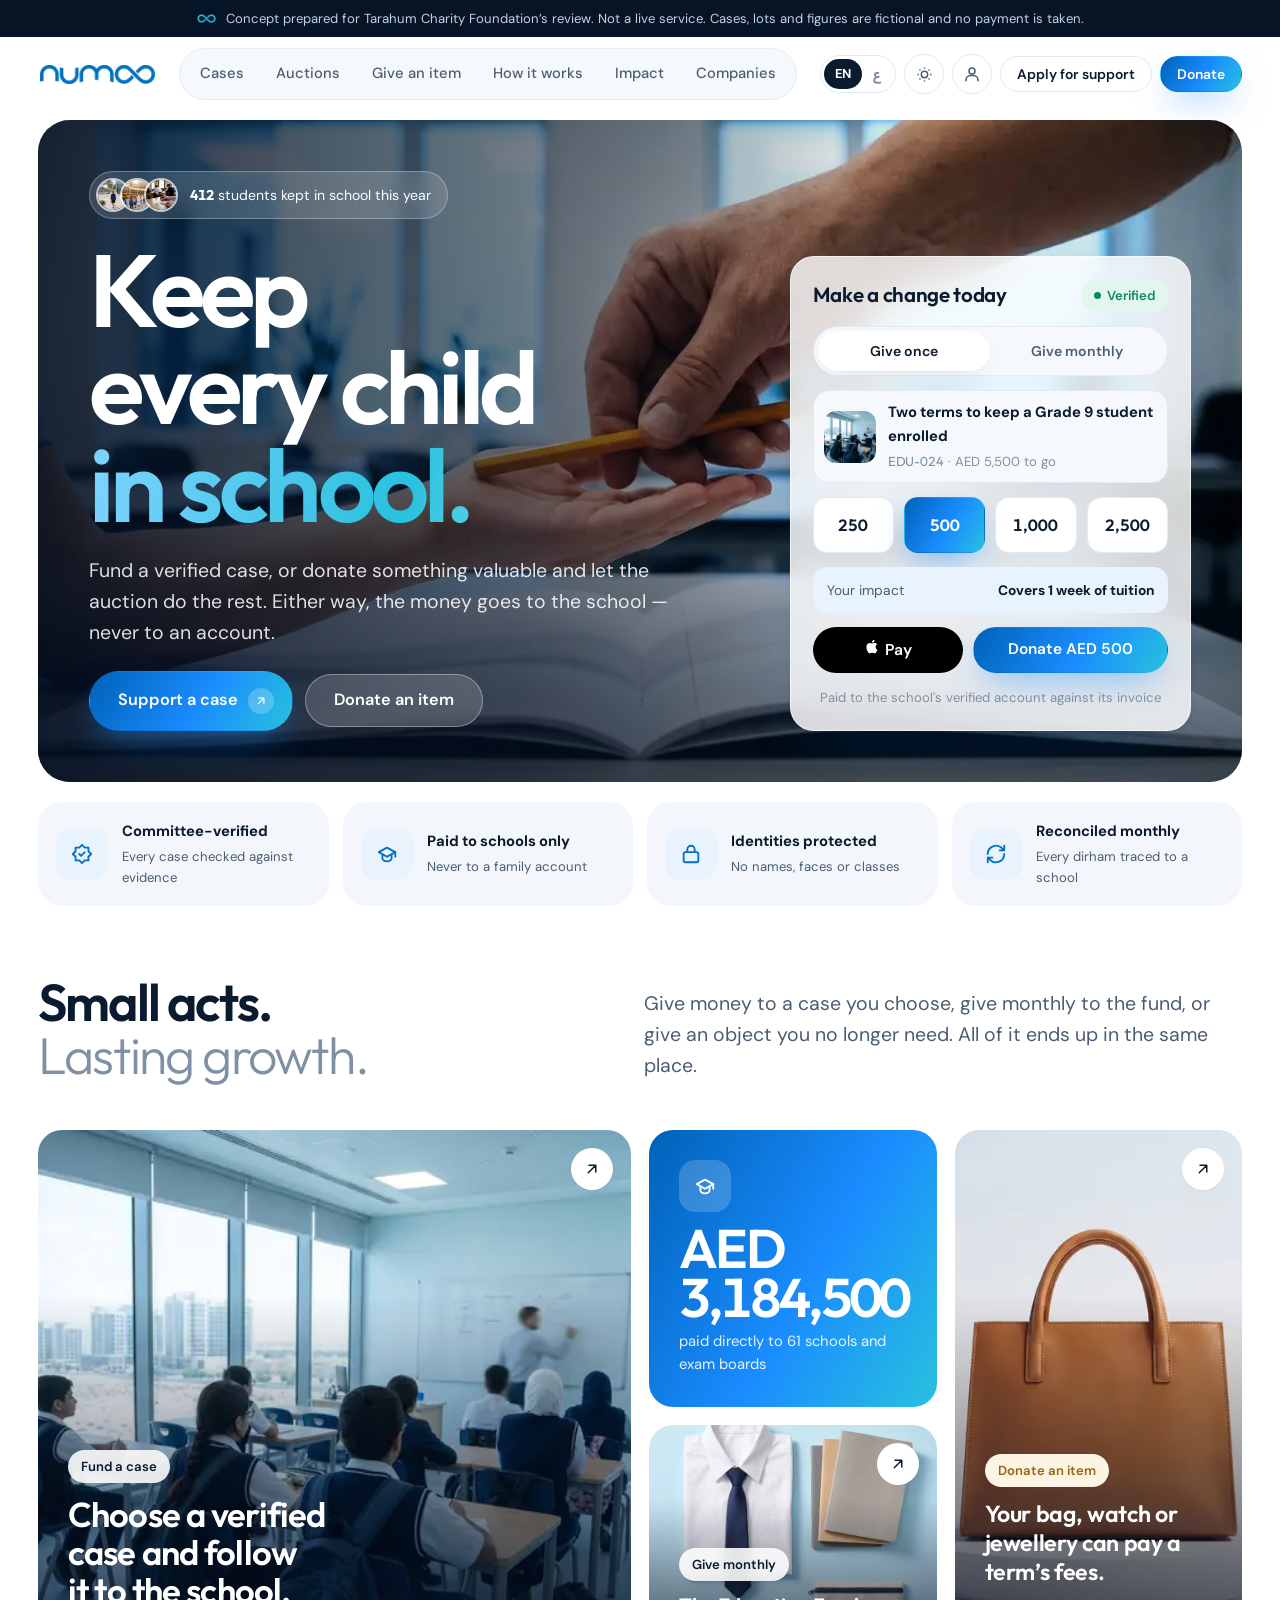
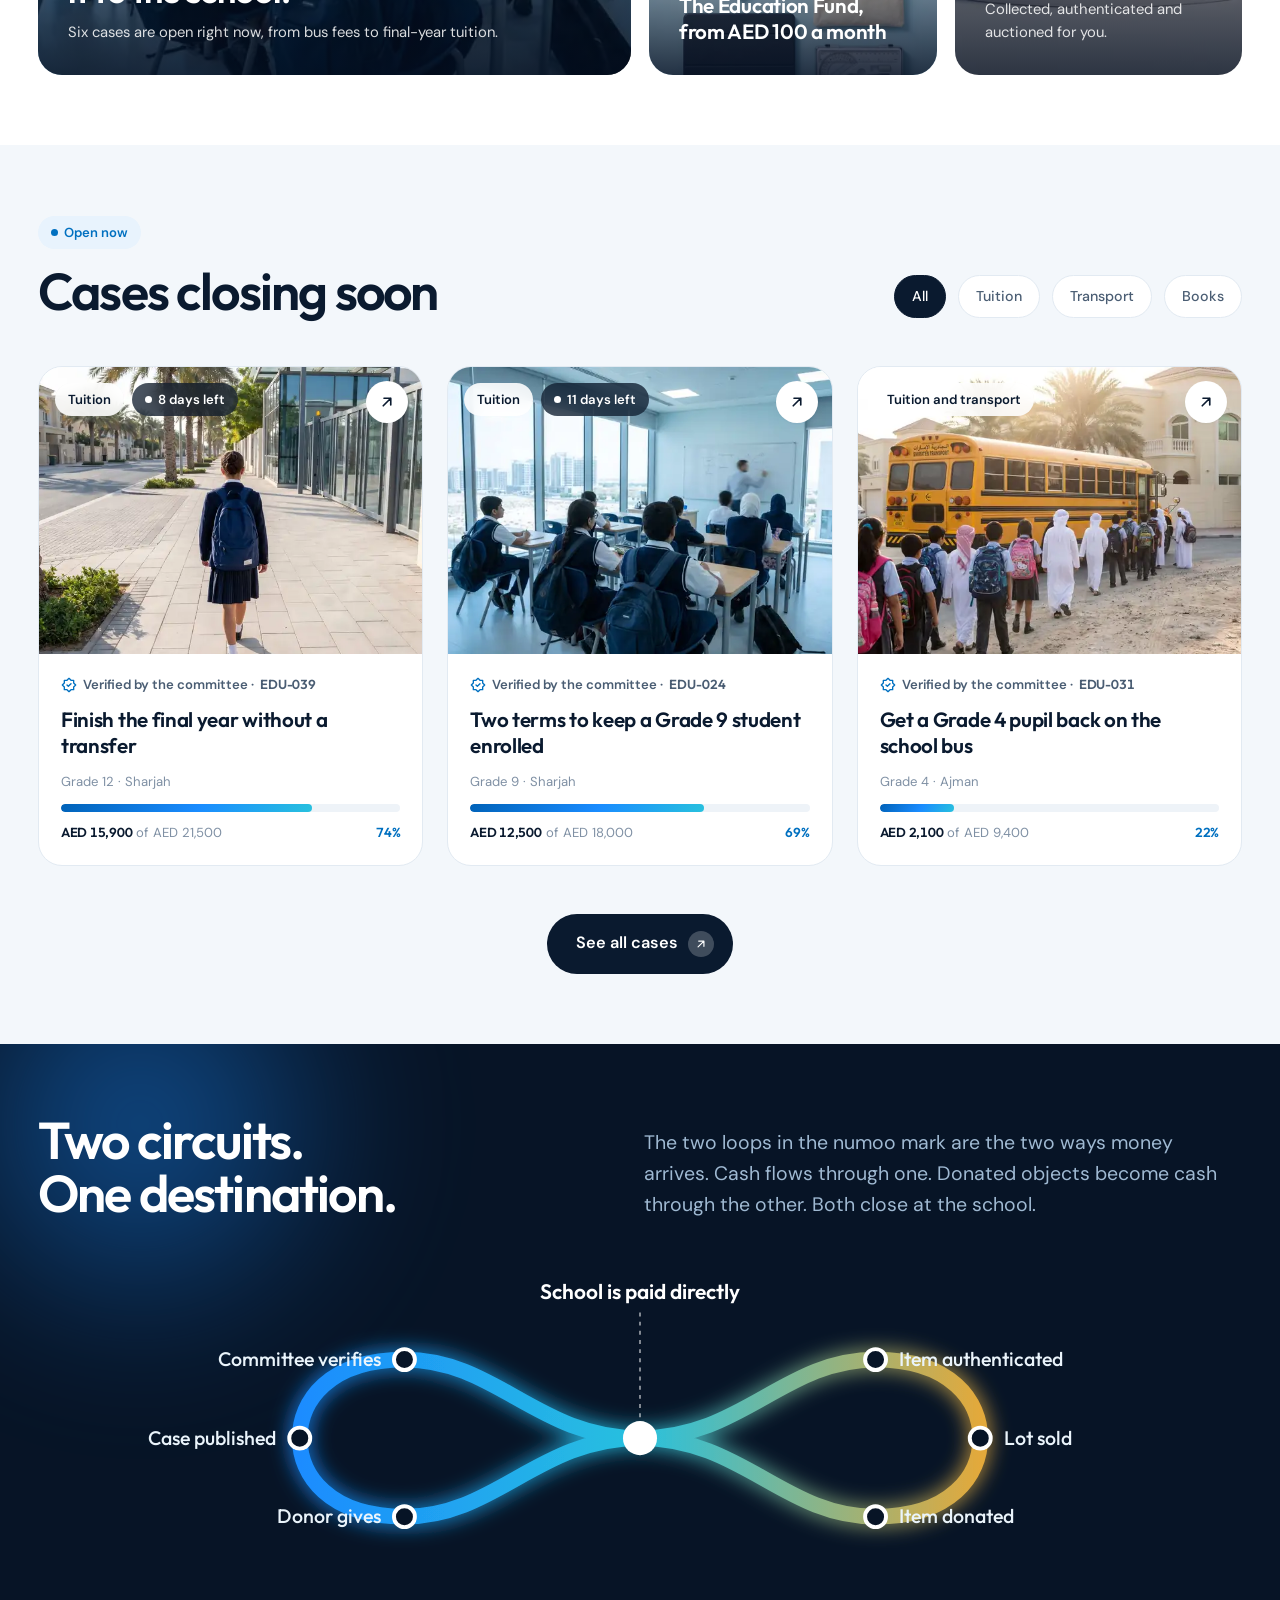
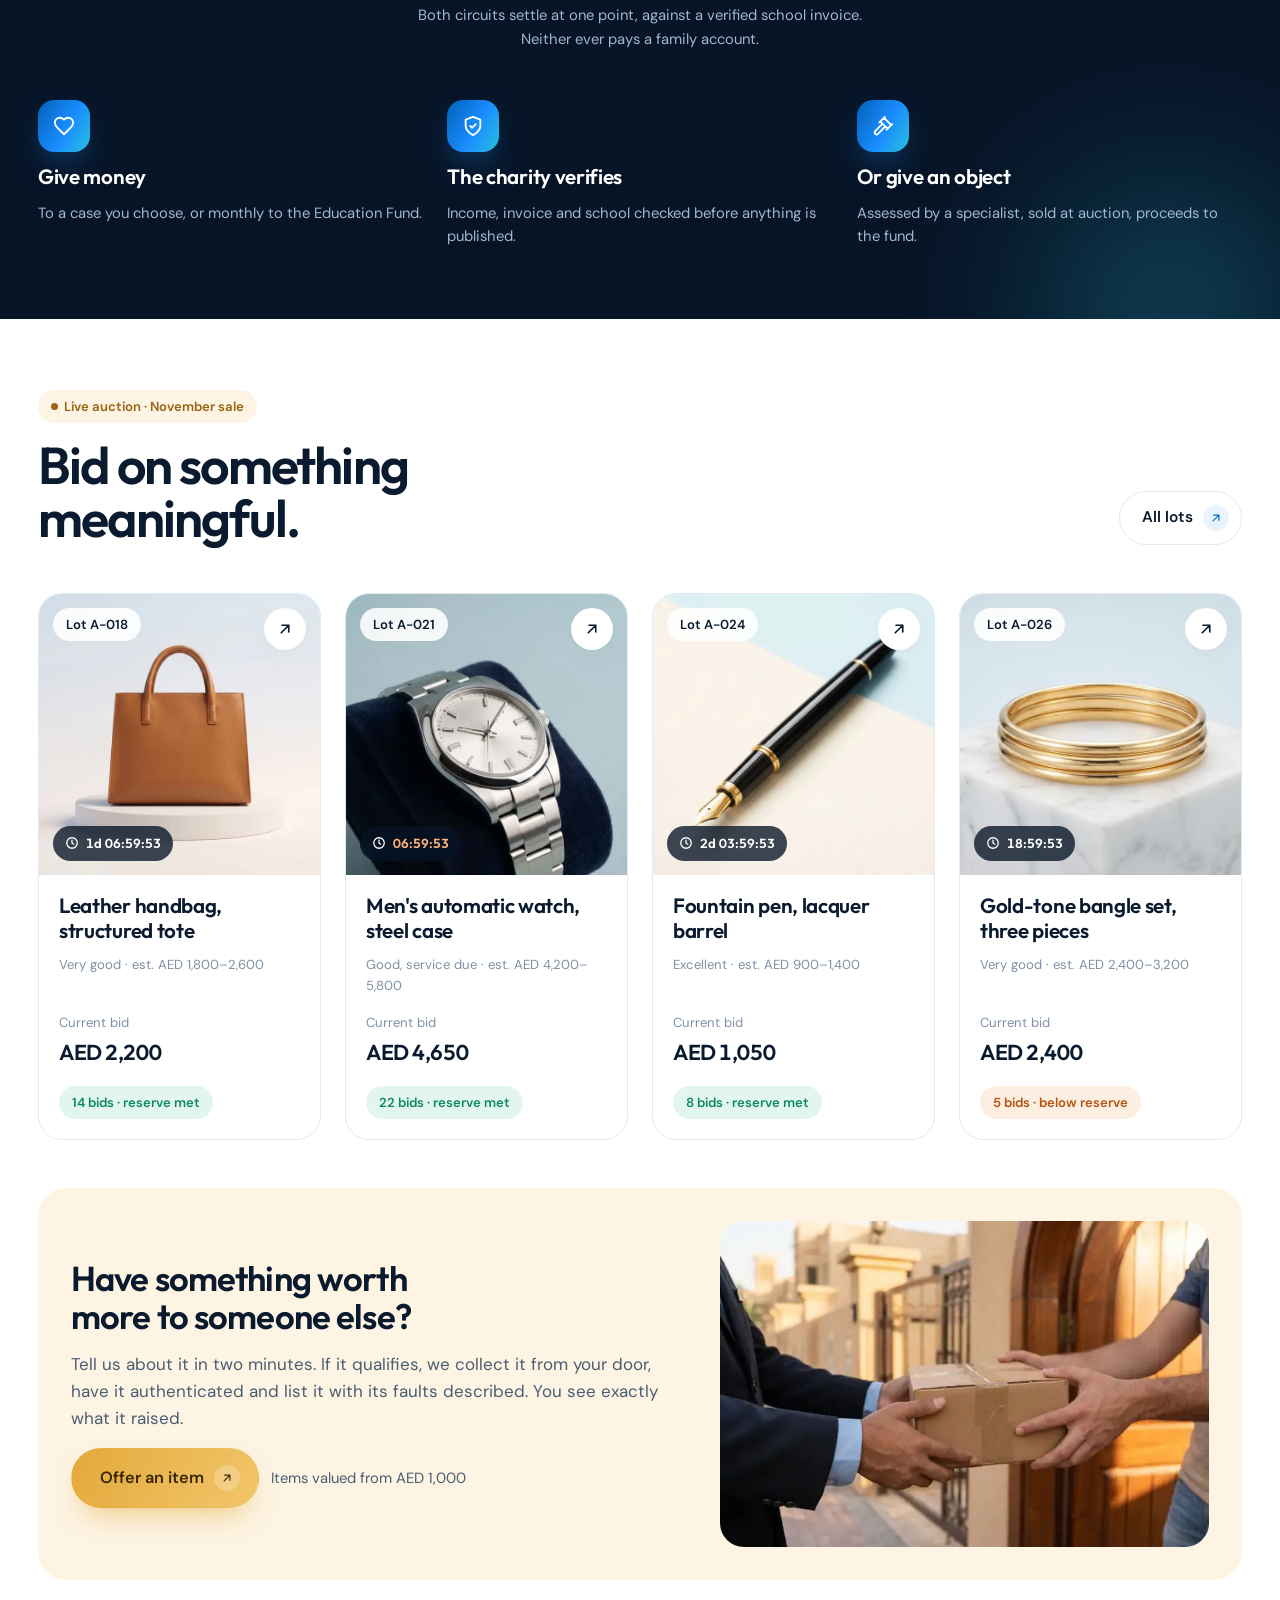
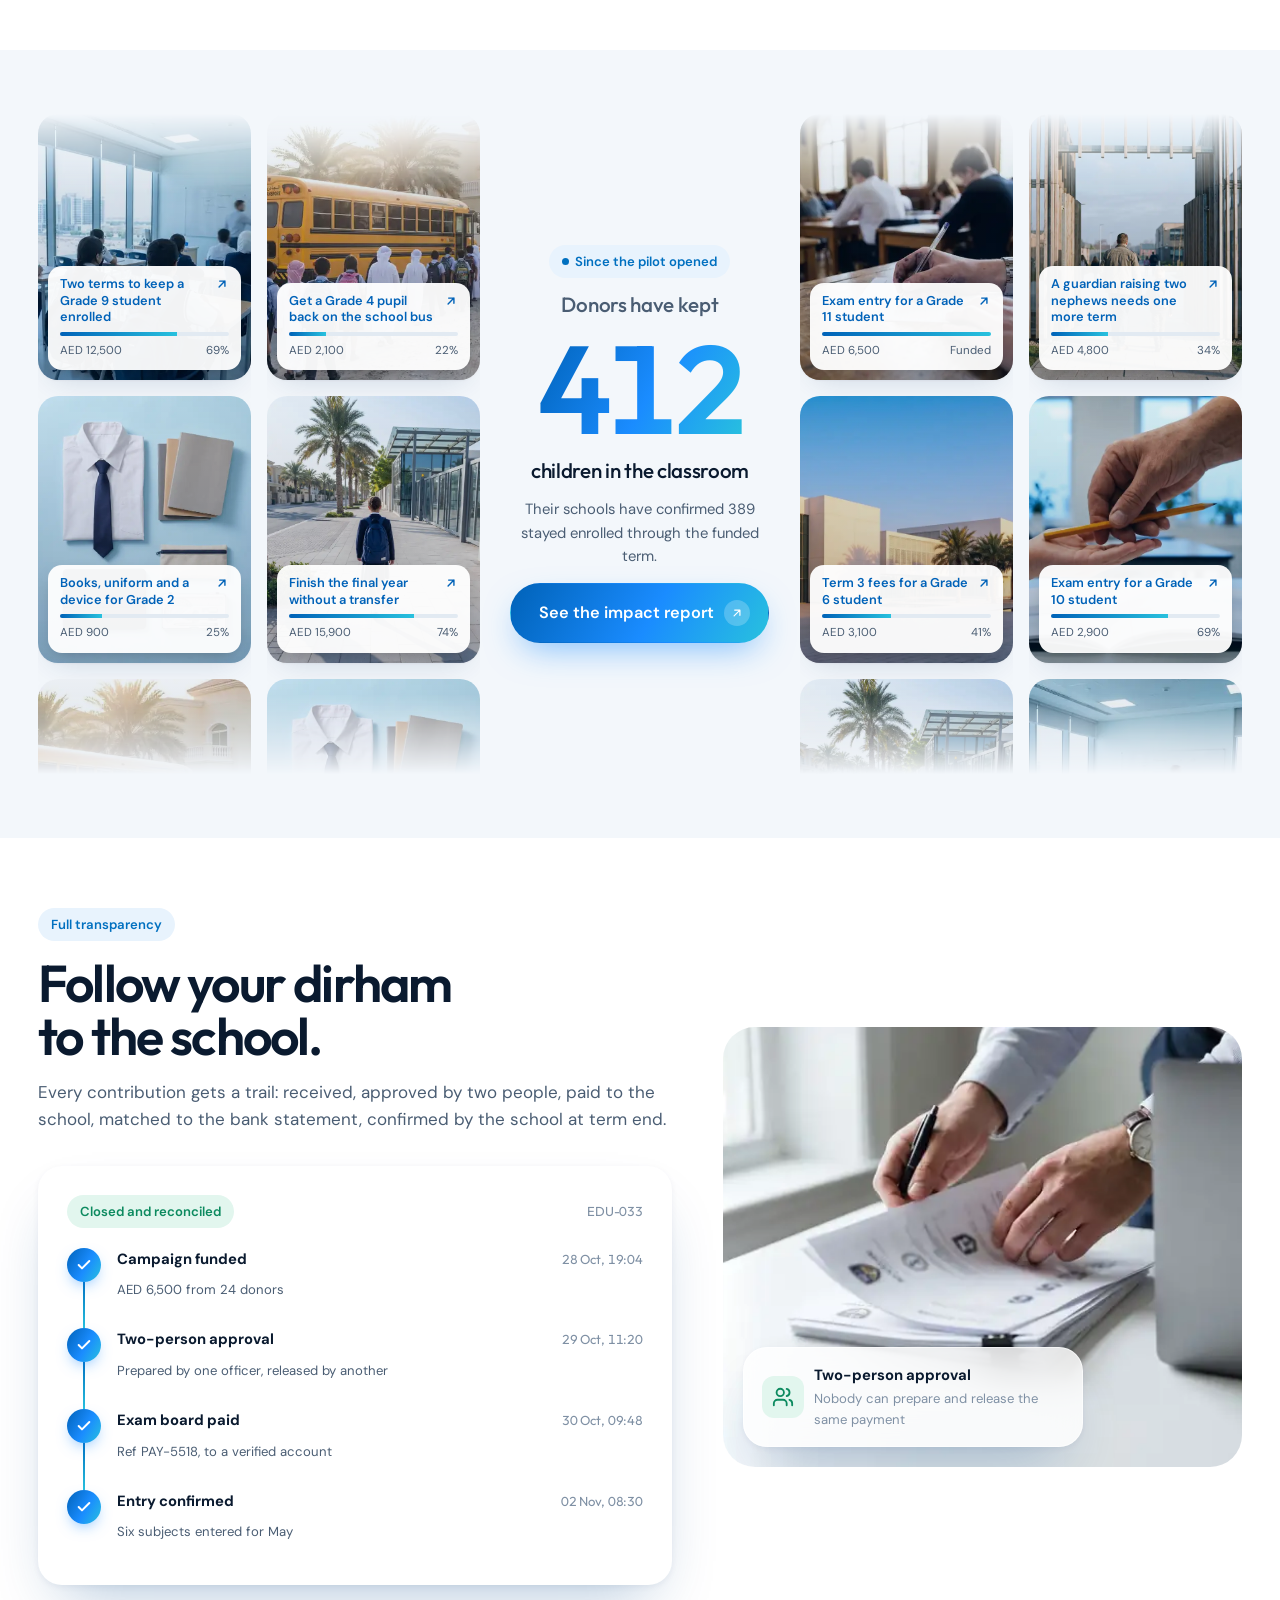
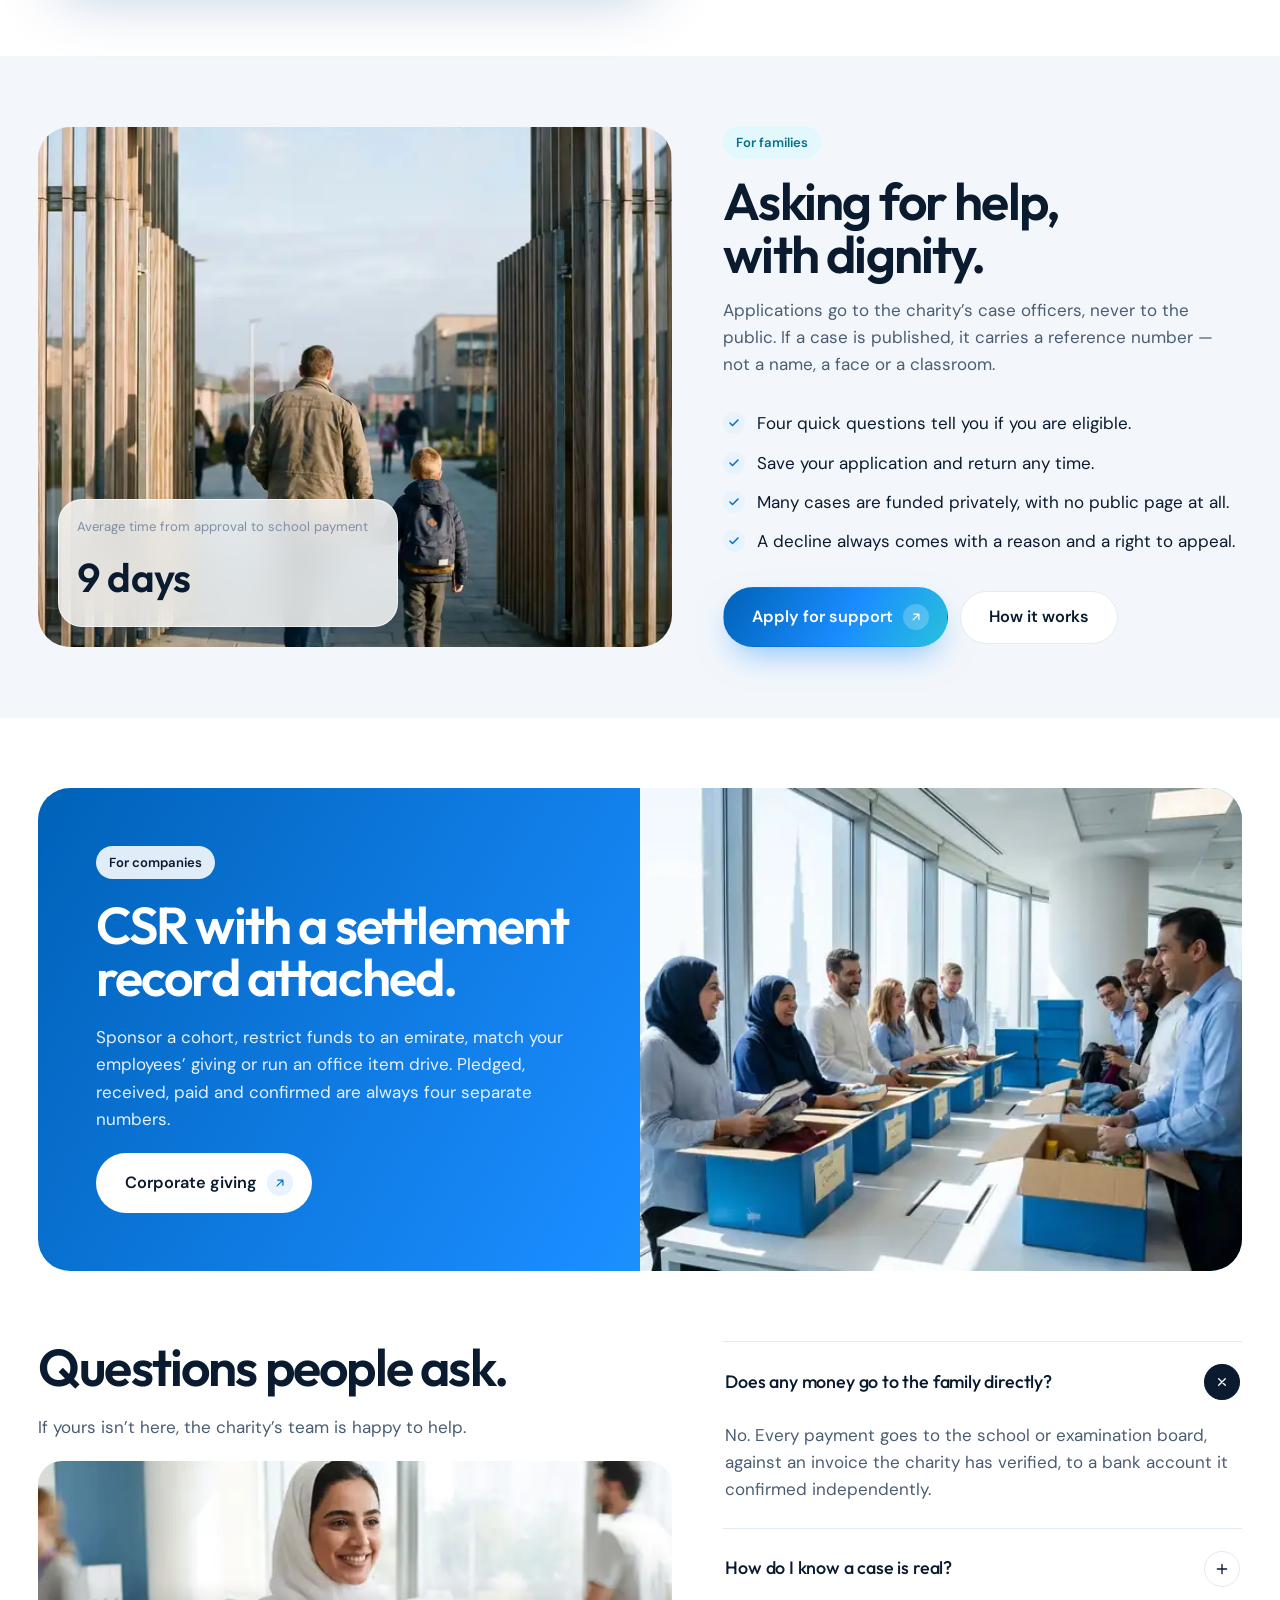
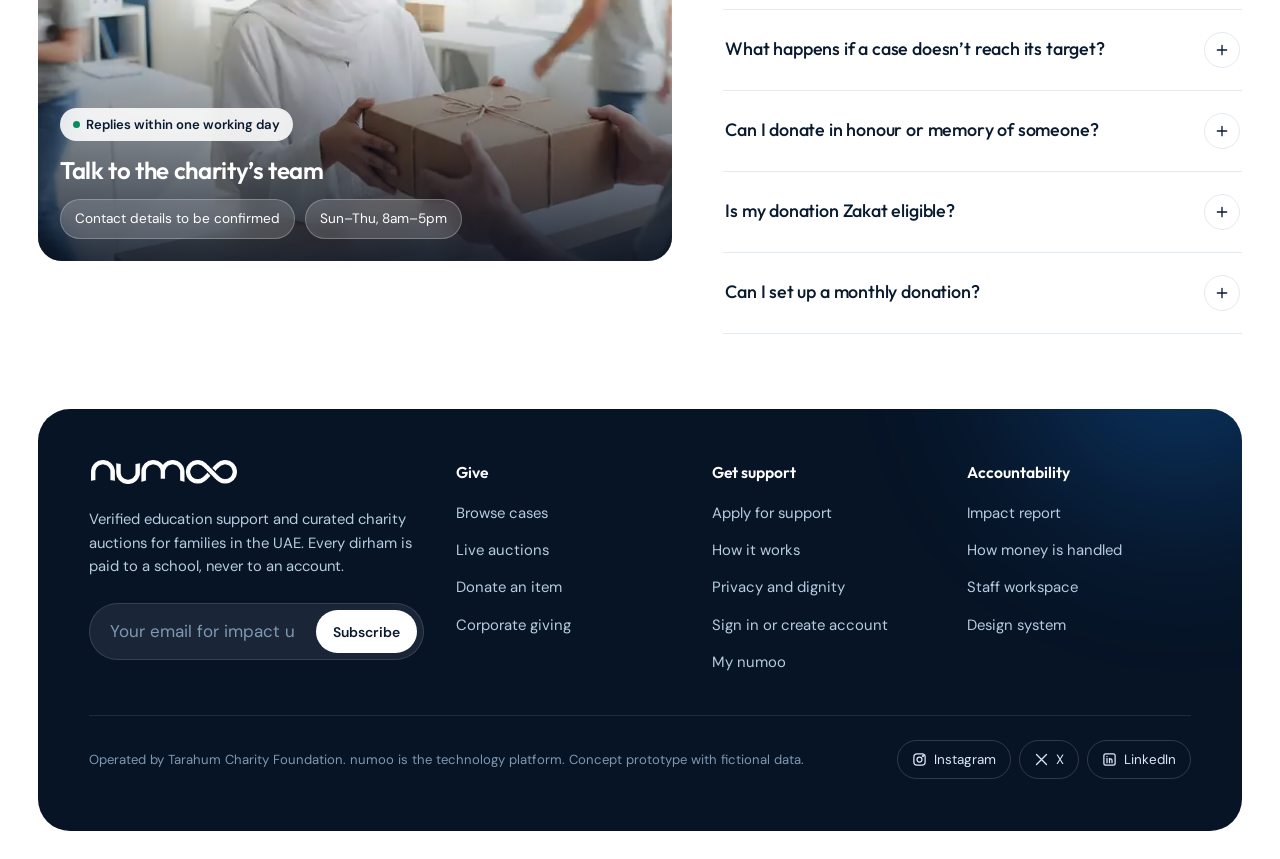
==== commit ae6cb408: "Name Tarahum Charity Foundation as operator; add FAQ contact card and moving case columns Co-Authore" ====
--- a/index.html
+++ b/index.html
@@ -120,7 +120,7 @@
 </head>
 <body>
 <a class="skip" href="#main">Skip to content</a>
-<div class="demobar"><div class="shell"><span class="inf" style="color:var(--cyan)"></span><span>Concept prototype for review. Cases, lots and figures are fictional and no payment is taken.</span></div></div>
+<div class="demobar"><div class="shell"><span class="inf" style="color:var(--cyan)"></span><span>Concept prepared for Tarahum Charity Foundation&rsquo;s review. Not a live service. Cases, lots and figures are fictional and no payment is taken.</span></div></div>
 <div class="demobar" id="langnote" hidden style="background:var(--brand-wash);color:var(--brand)"><div class="shell"><span>Arabic is shown to prove the right-to-left layout. Full translation is drafted at build.</span></div></div>
 <header id="hdr"></header>
 
@@ -374,7 +374,7 @@
           <div class="contactcard__in">
             <span class="chip chip--glass" style="align-self:start"><span class="chip__dot" style="color:var(--good)"></span>Replies within one working day</span>
             <strong class="h3" style="color:#fff;font-size:1.5rem">Talk to the charity&rsquo;s team</strong>
-            <div class="contactrow"><span>hello@[charity-domain].ae</span><span>Sun&ndash;Thu, 8am&ndash;5pm</span></div>
+            <div class="contactrow"><span>Contact details to be confirmed</span><span>Sun&ndash;Thu, 8am&ndash;5pm</span></div>
           </div>
         </div>
       </div>
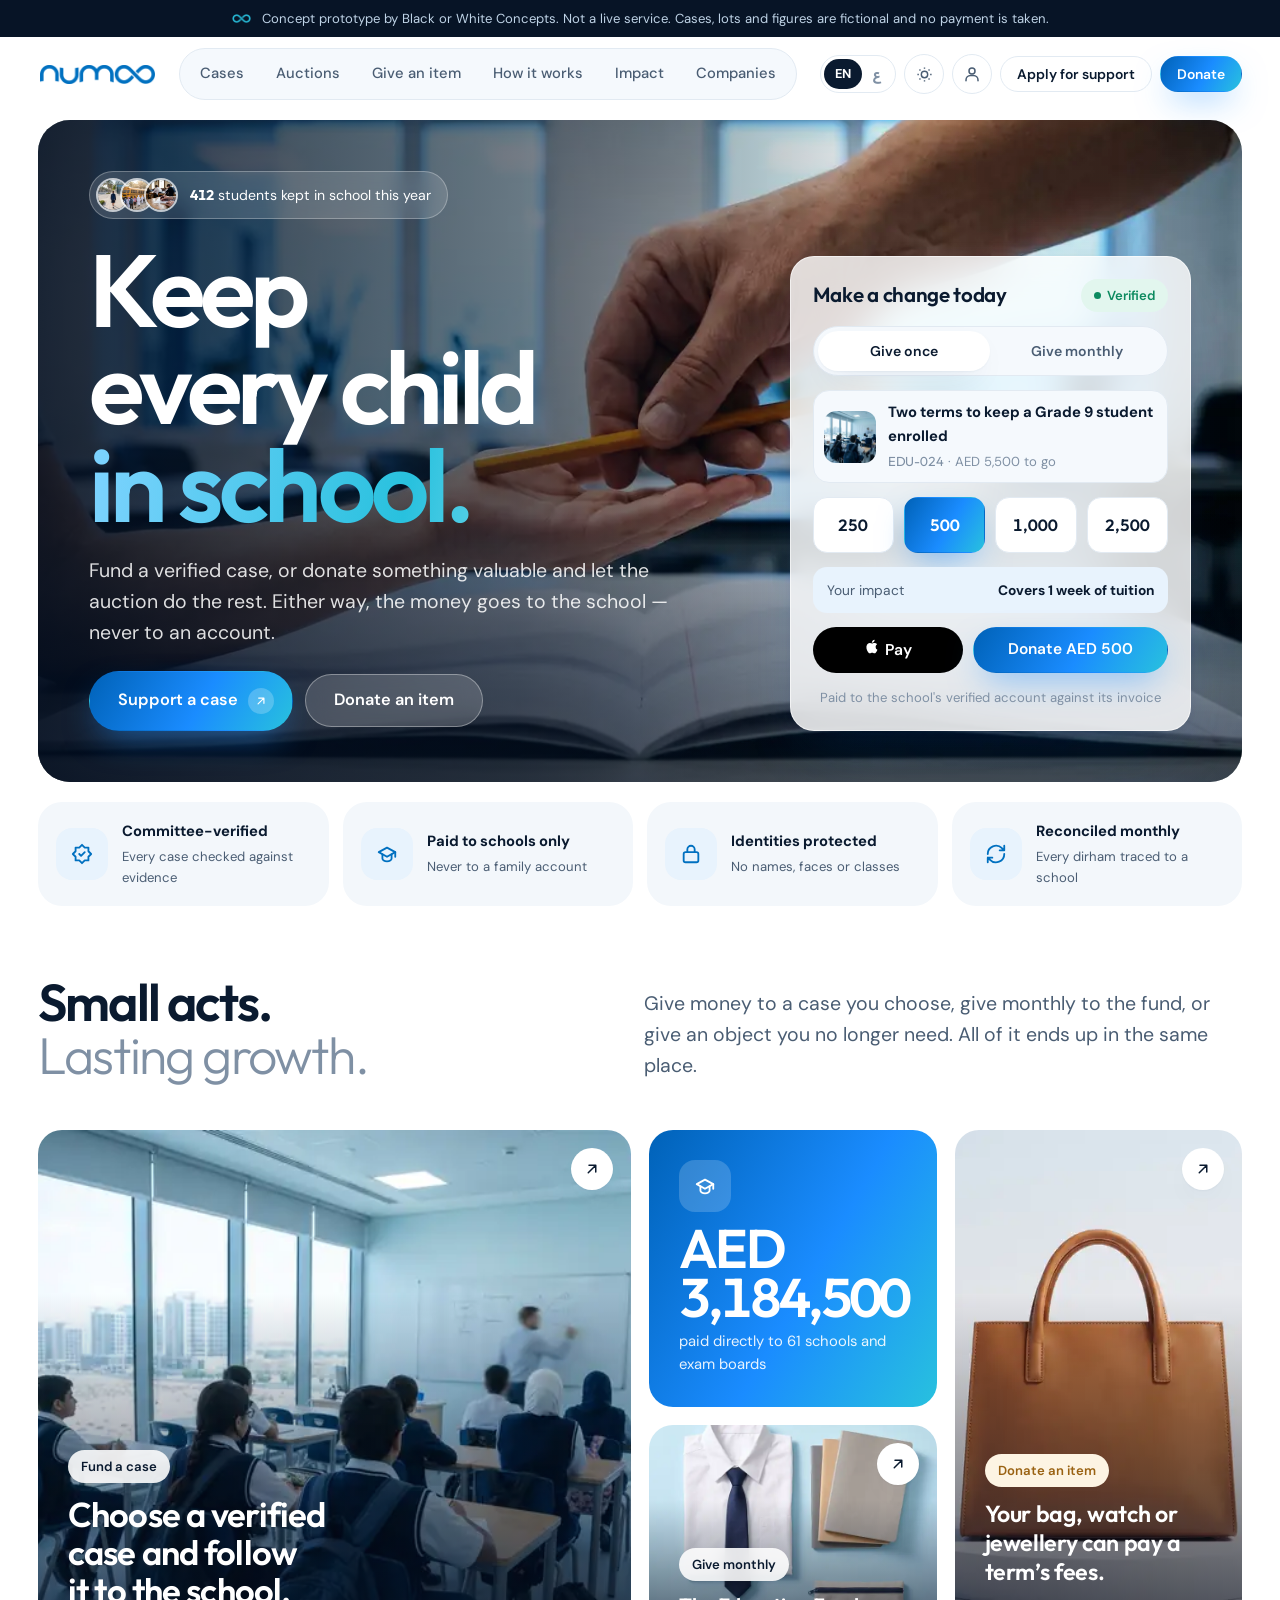
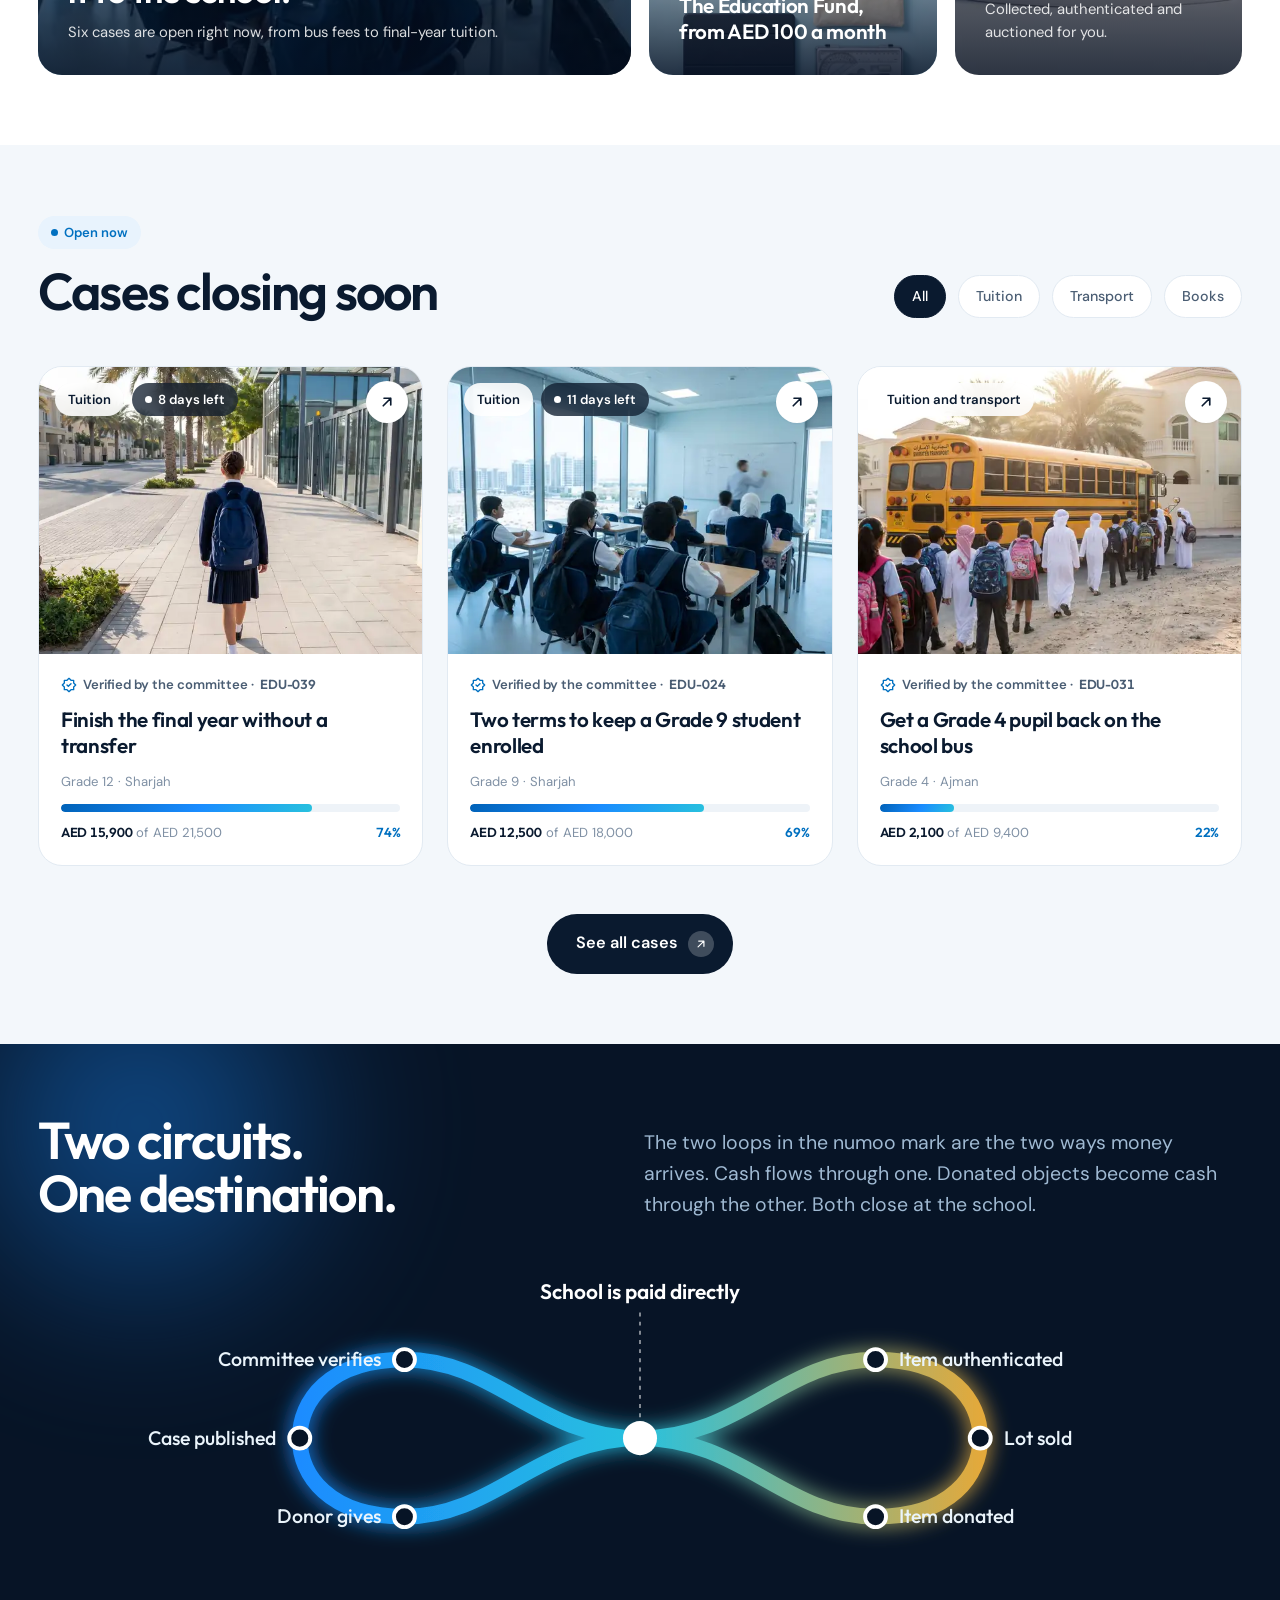
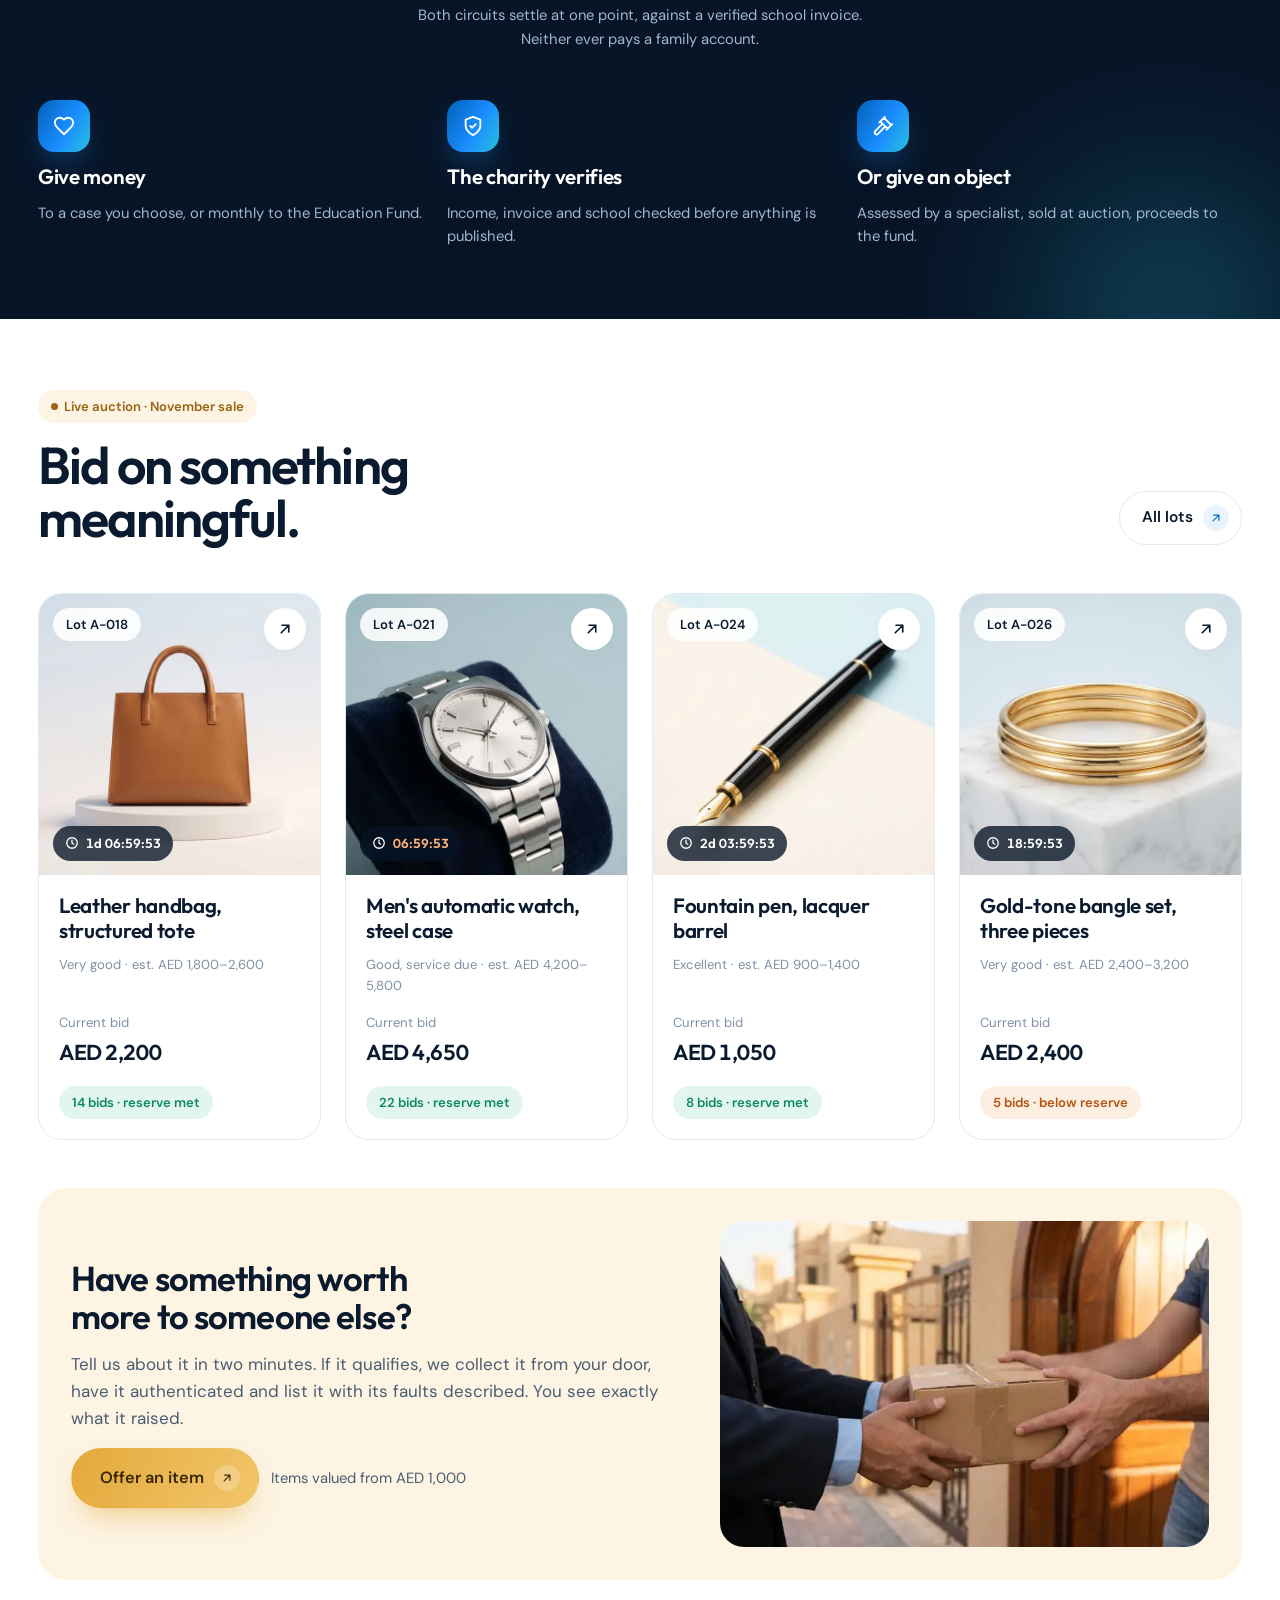
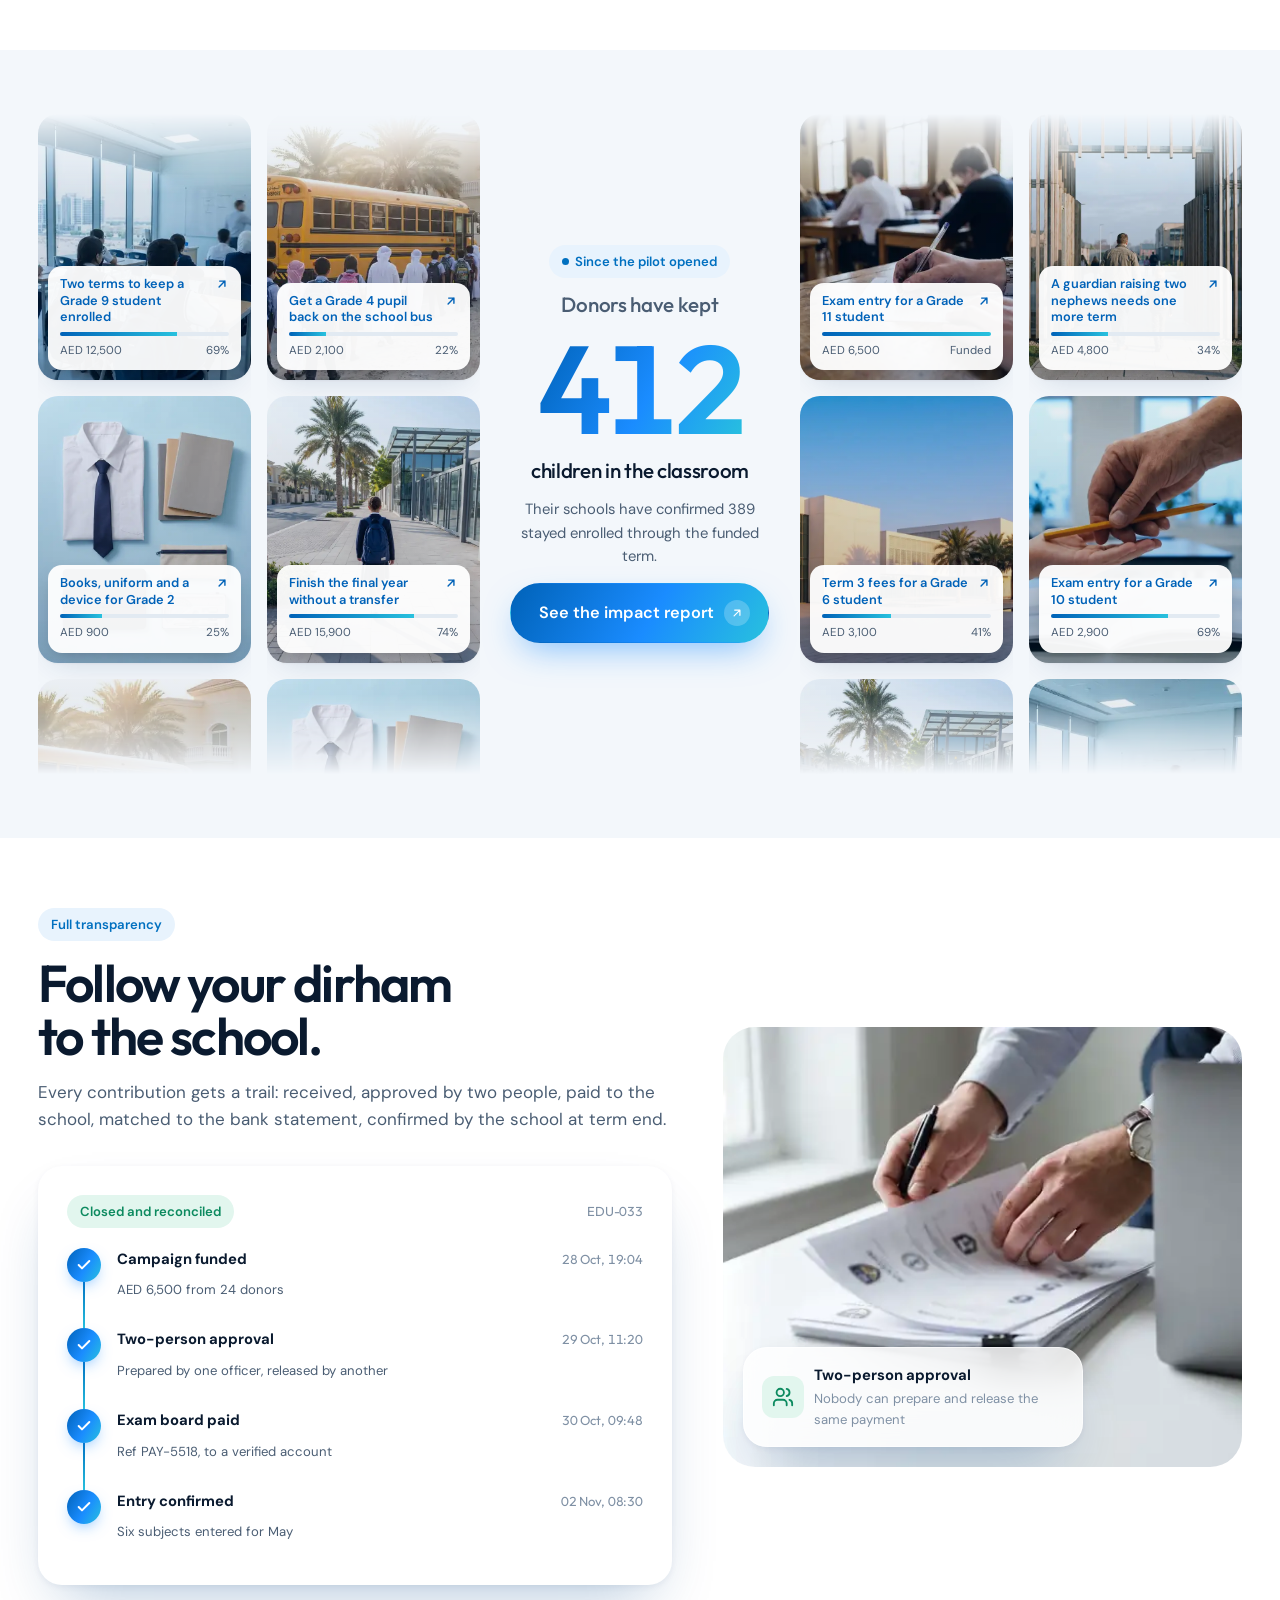
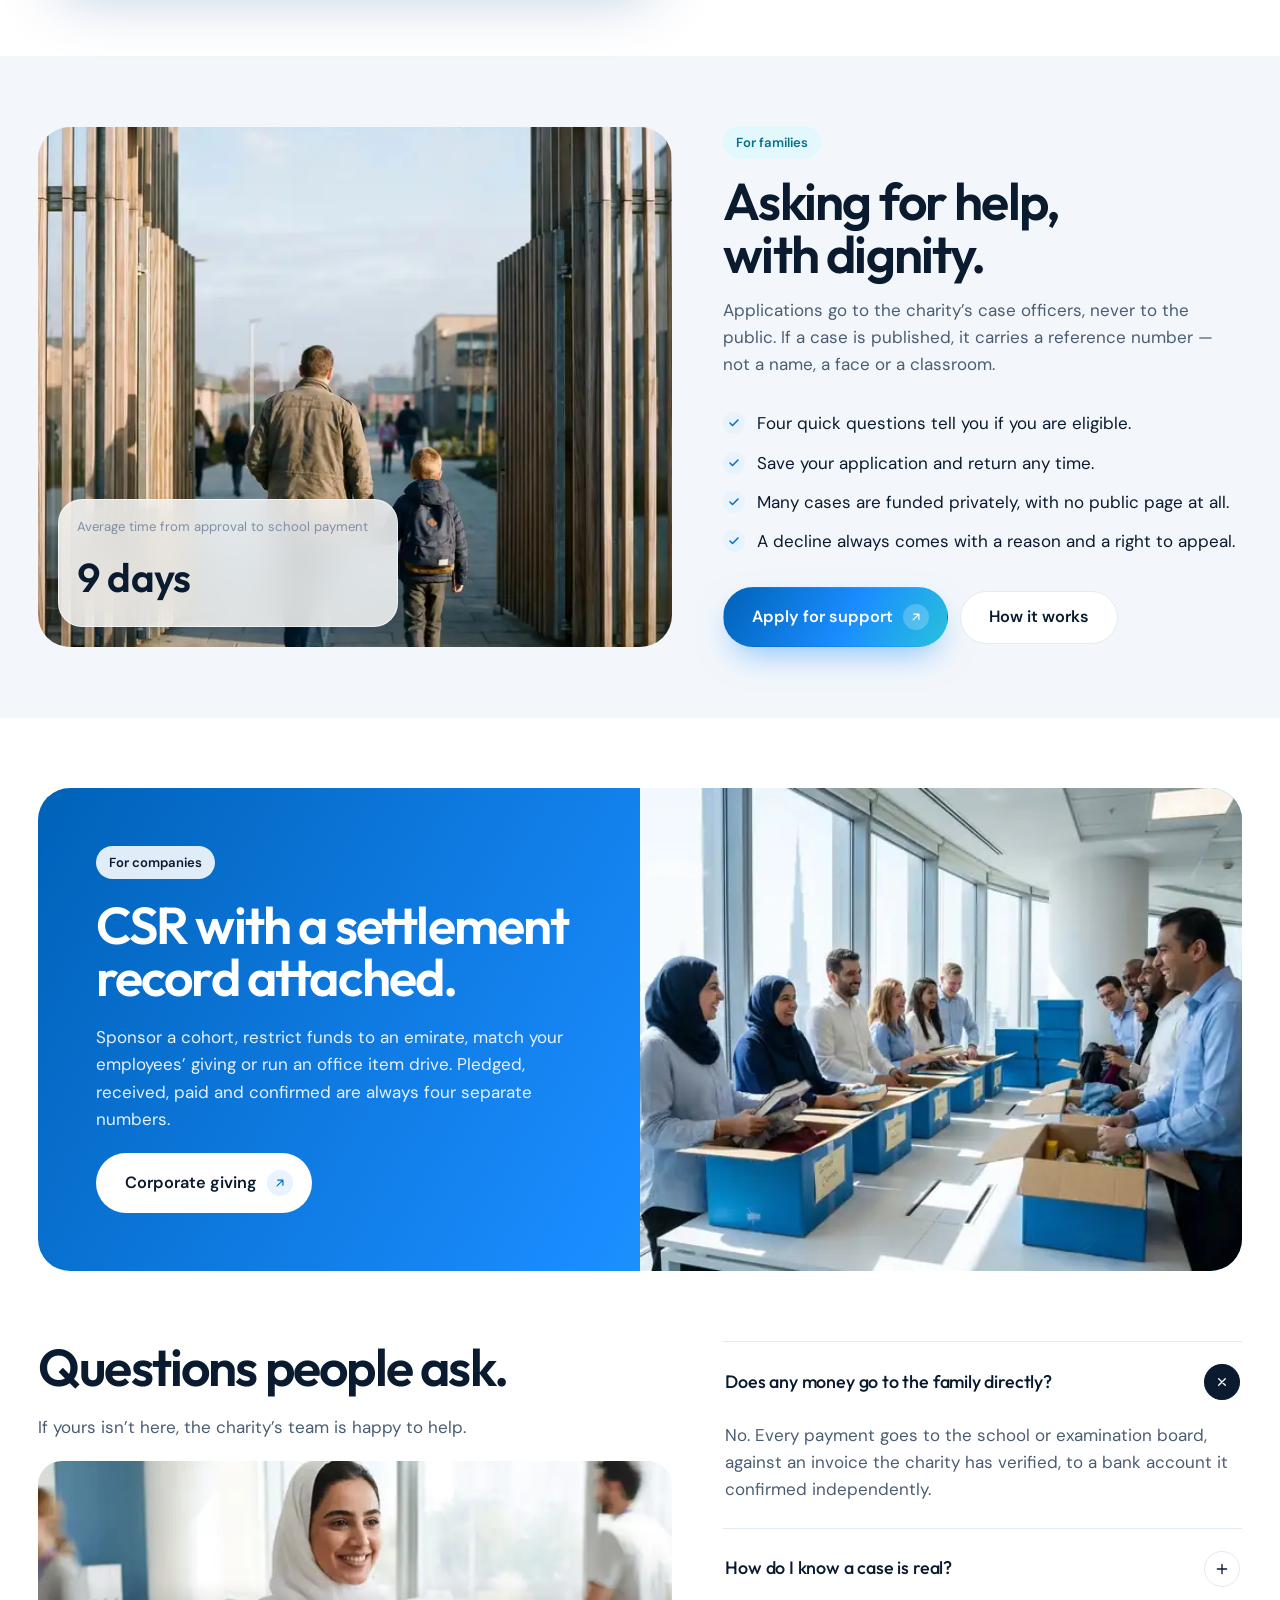
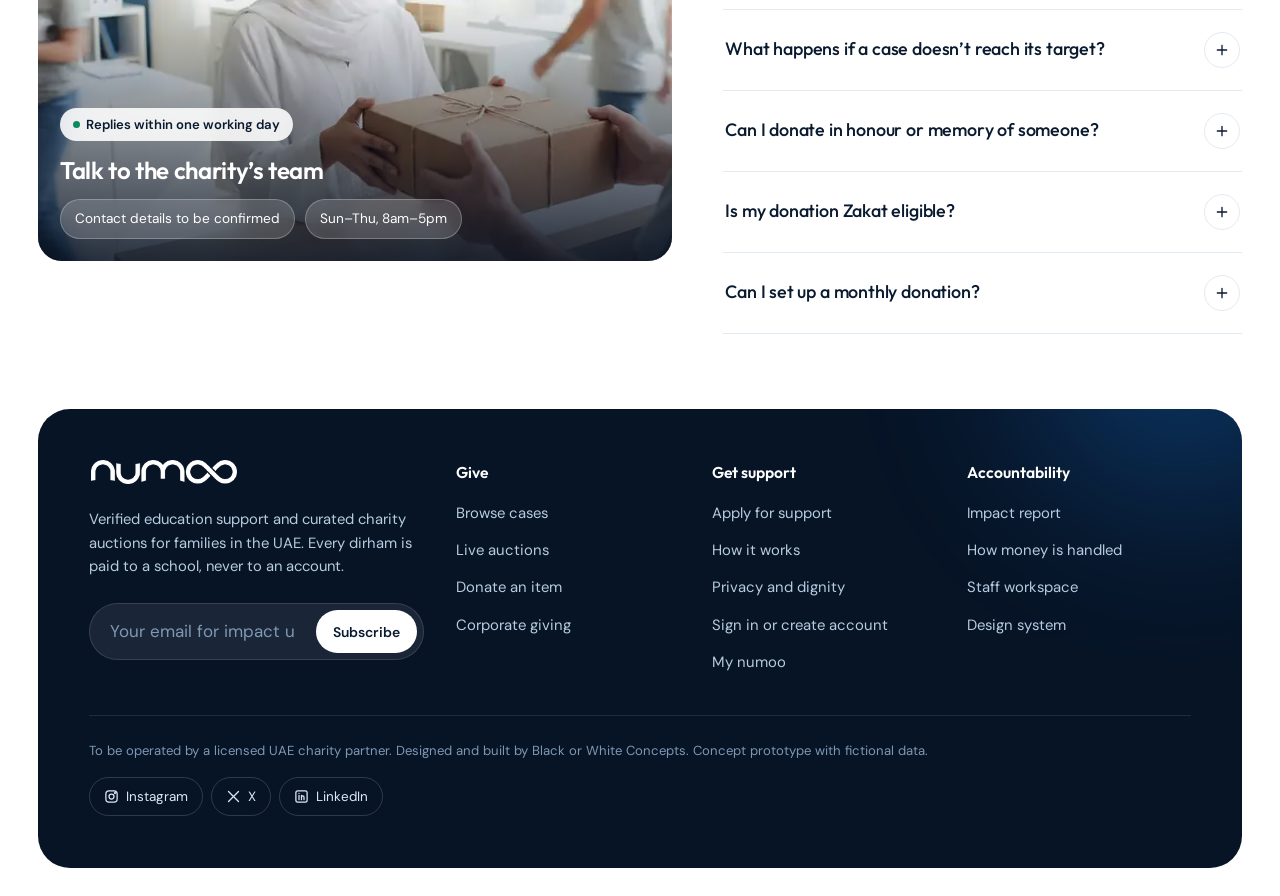
==== commit 39ab3c64: "Present as a BWC concept: remove named operator, credit Black or White Concepts Co-Authored-By: Clau" ====
--- a/index.html
+++ b/index.html
@@ -120,7 +120,7 @@
 </head>
 <body>
 <a class="skip" href="#main">Skip to content</a>
-<div class="demobar"><div class="shell"><span class="inf" style="color:var(--cyan)"></span><span>Concept prepared for Tarahum Charity Foundation&rsquo;s review. Not a live service. Cases, lots and figures are fictional and no payment is taken.</span></div></div>
+<div class="demobar"><div class="shell"><span class="inf" style="color:var(--cyan)"></span><span>Concept prototype by Black or White Concepts. Not a live service. Cases, lots and figures are fictional and no payment is taken.</span></div></div>
 <div class="demobar" id="langnote" hidden style="background:var(--brand-wash);color:var(--brand)"><div class="shell"><span>Arabic is shown to prove the right-to-left layout. Full translation is drafted at build.</span></div></div>
 <header id="hdr"></header>
 
